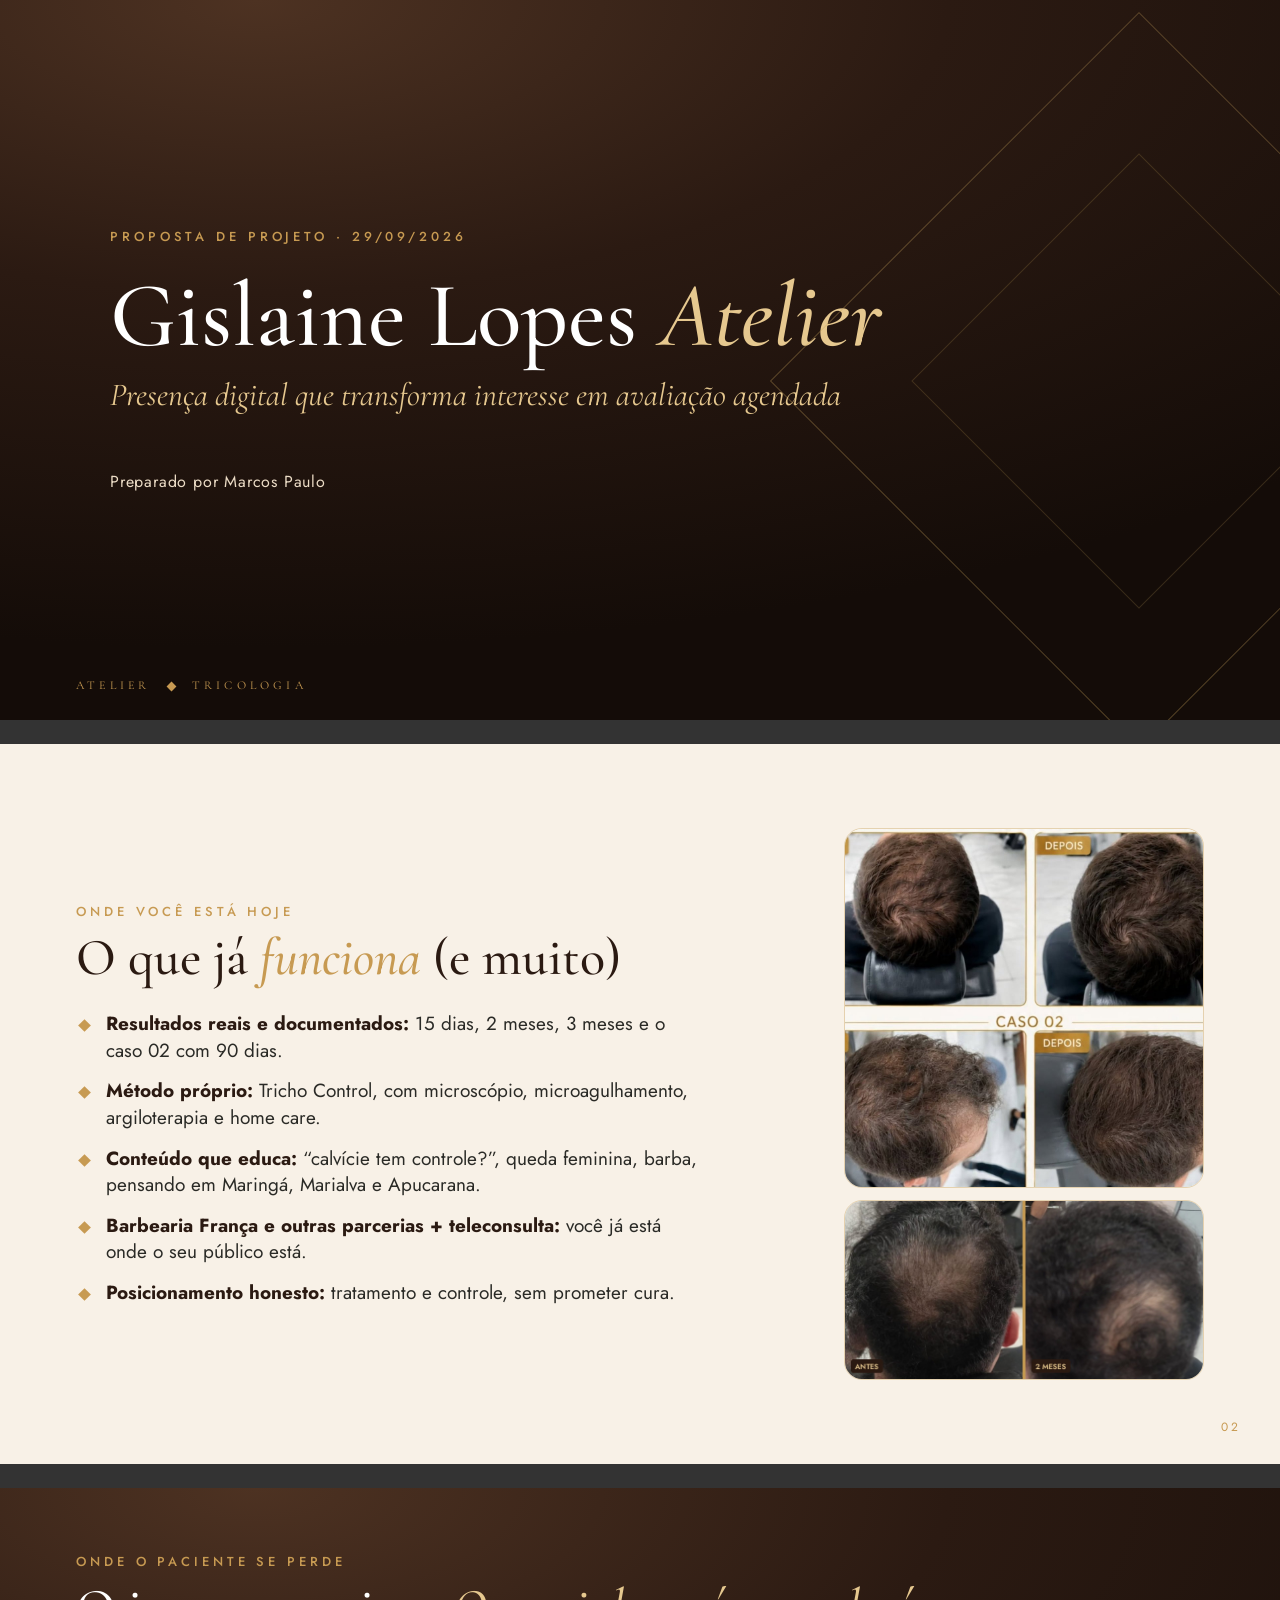
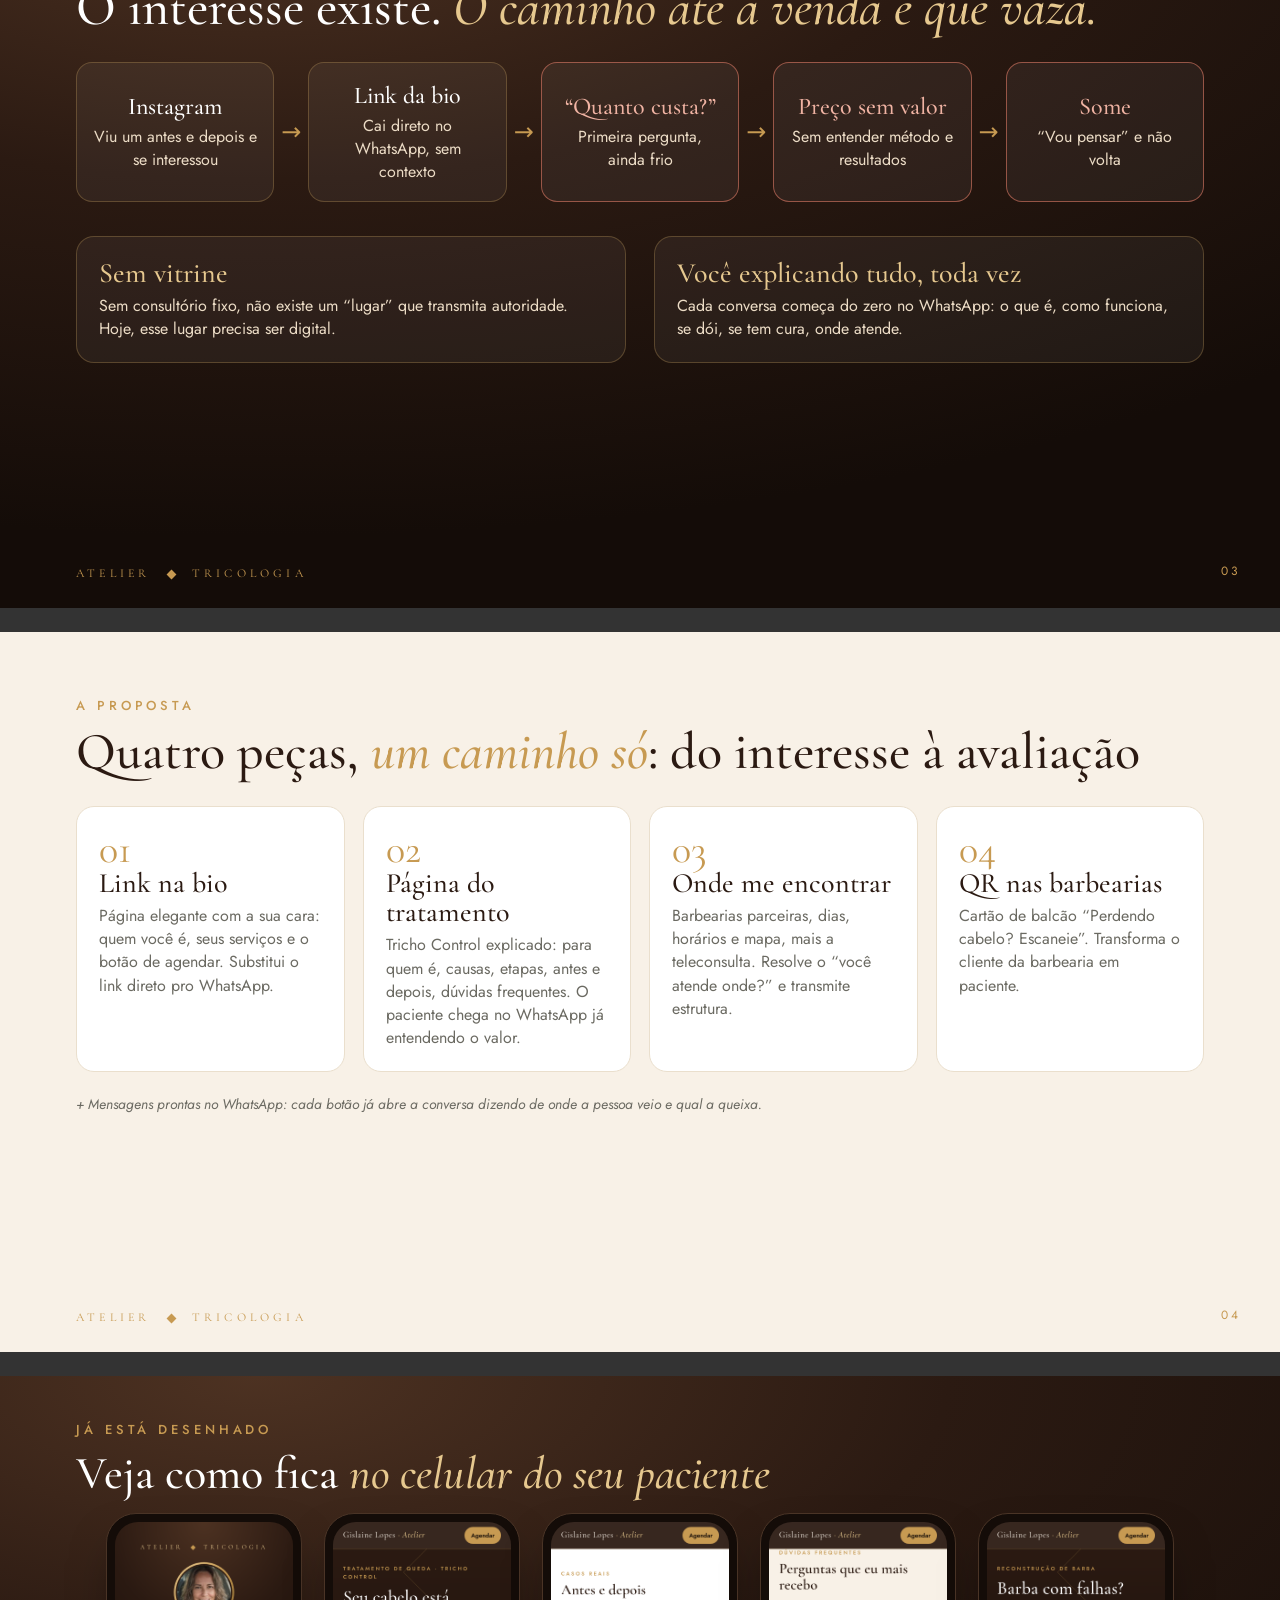
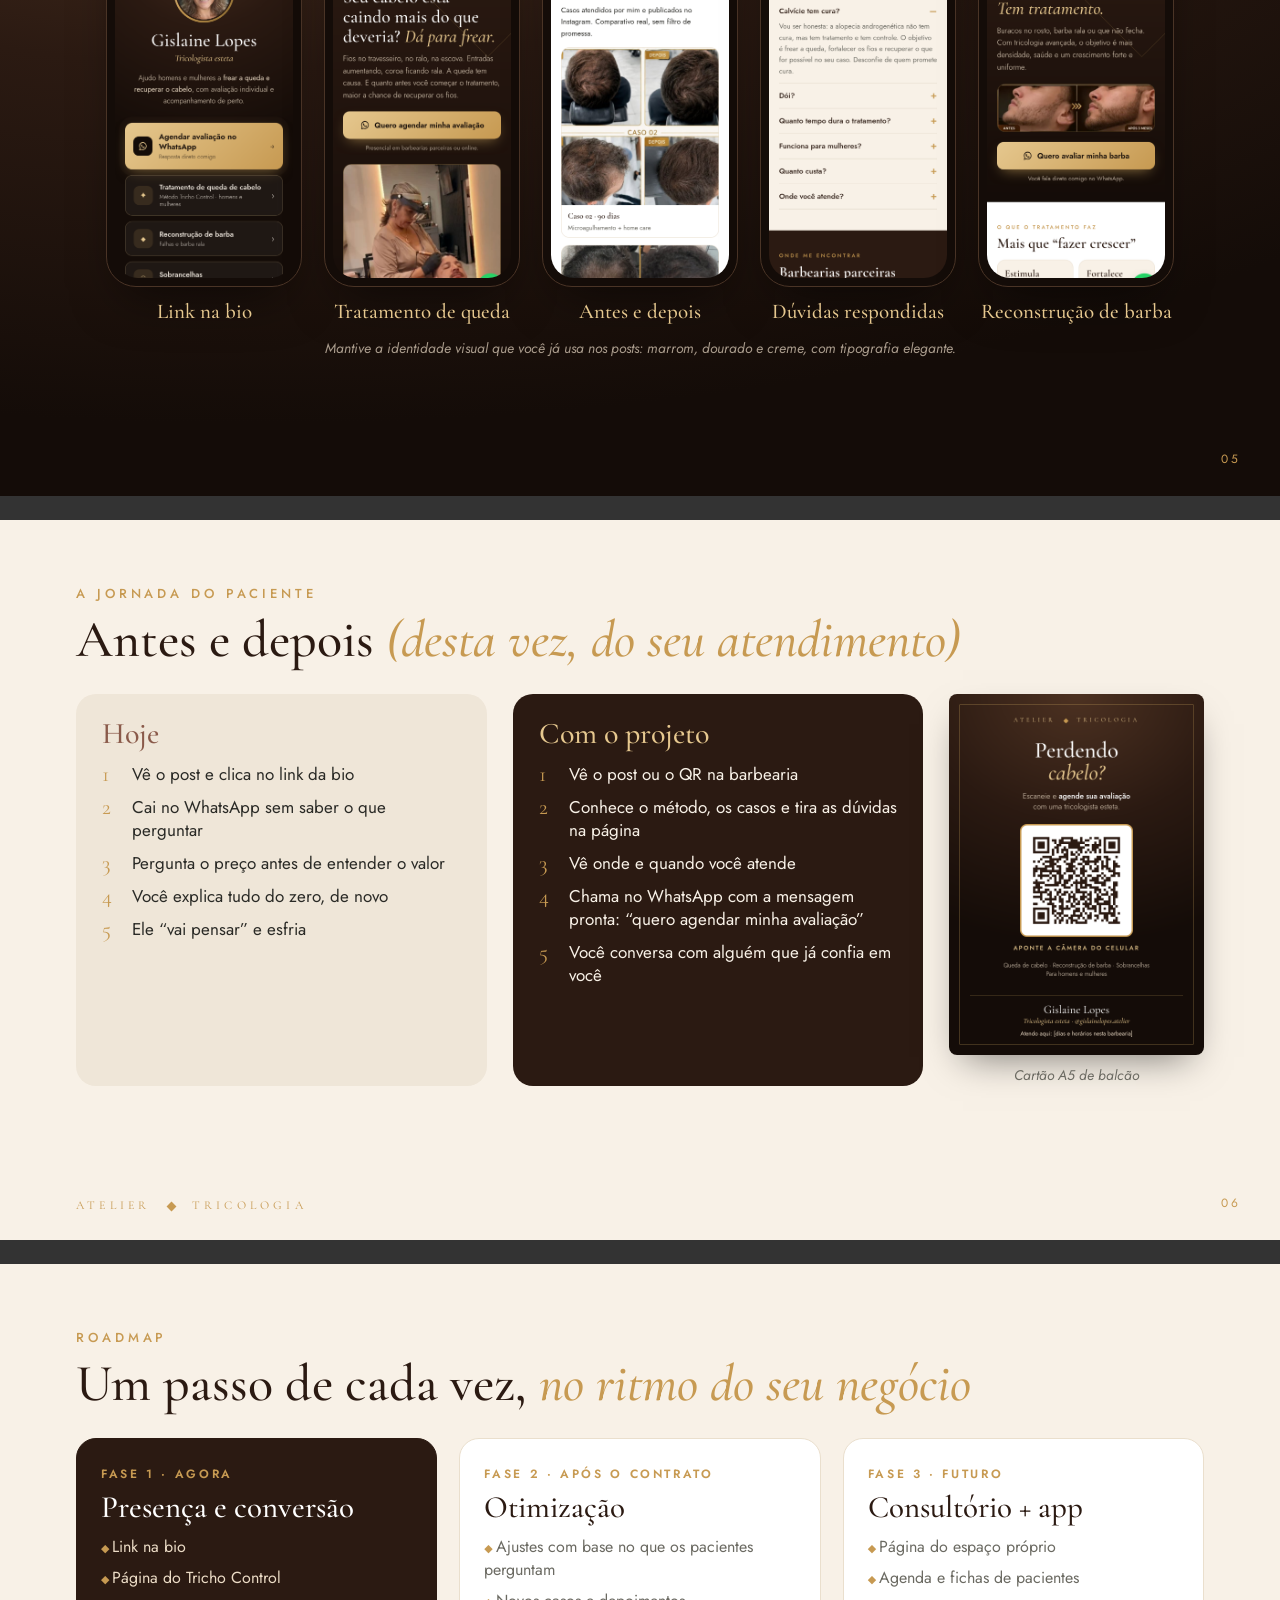
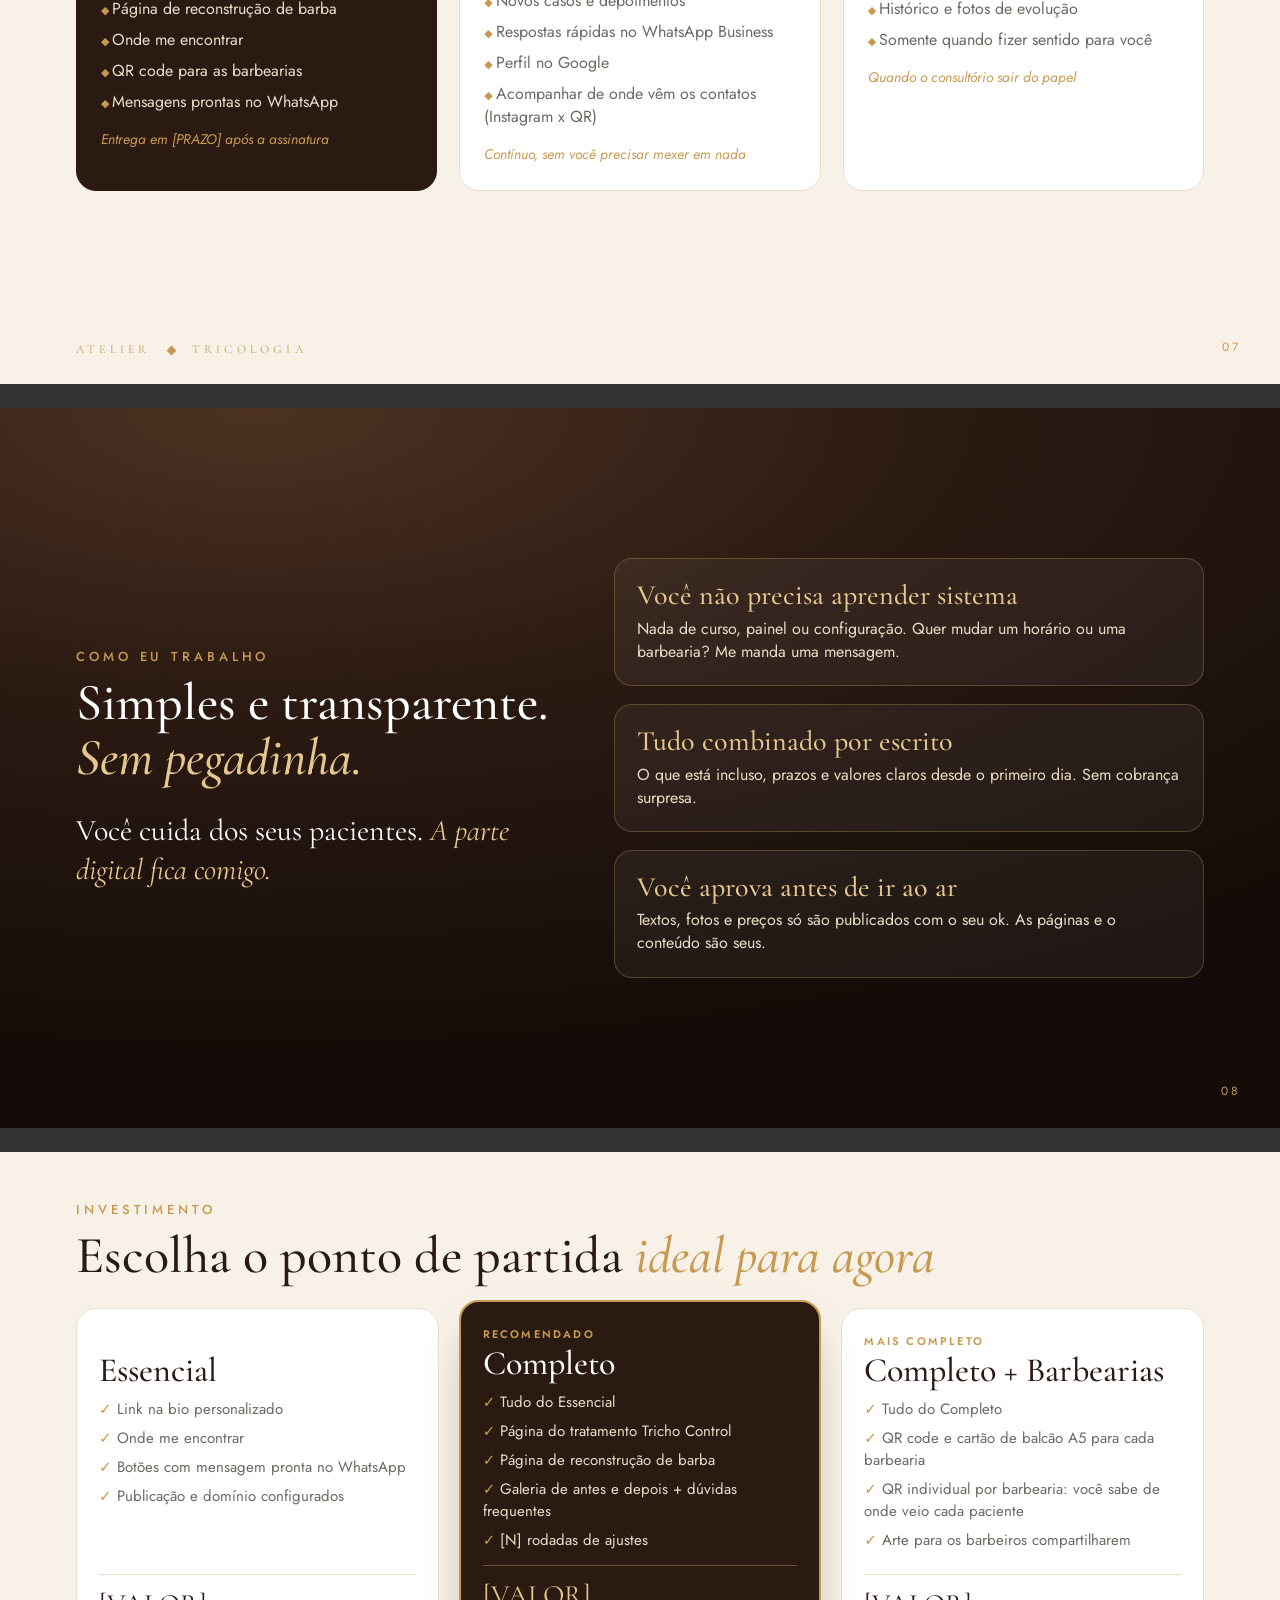
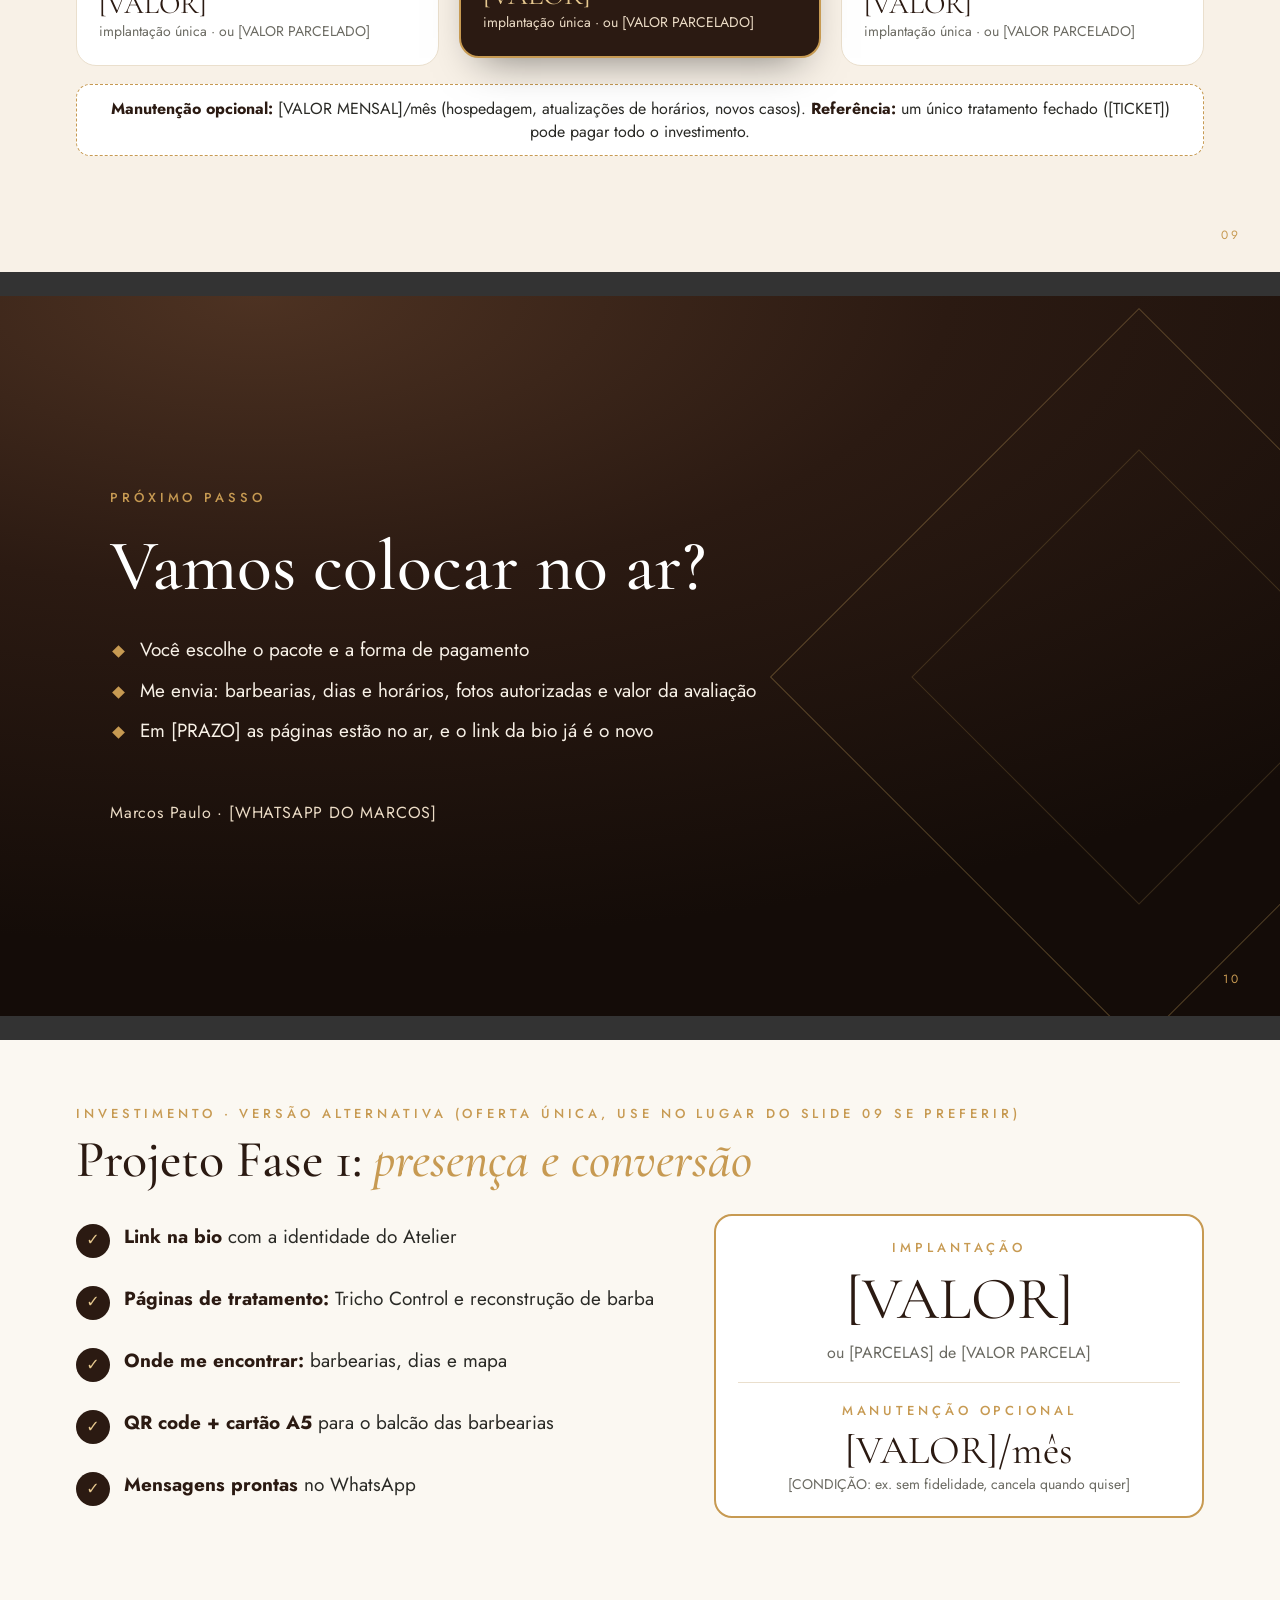
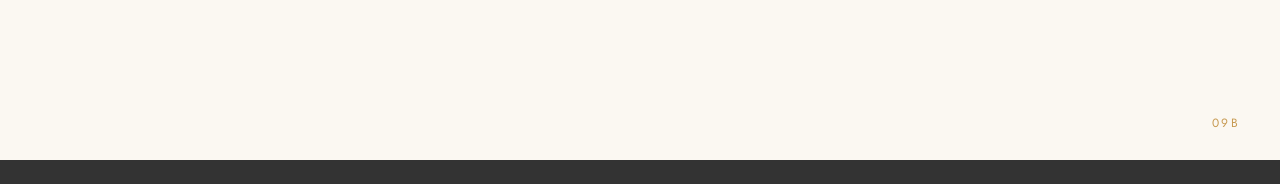
==== apresentacao/index.html @ 78f7284d "Primeira versão: link na bio, páginas de tratamento, QR de balcão e apresentação" ====
<!DOCTYPE html>
<html lang="pt-BR">
<head>
<meta charset="utf-8">
<title>Proposta · Gislaine Lopes Atelier · Presença digital e conversão</title>
<link rel="preconnect" href="https://fonts.googleapis.com"><link rel="preconnect" href="https://fonts.gstatic.com" crossorigin>
<link href="https://fonts.googleapis.com/css2?family=Cormorant+Garamond:ital,wght@0,400;0,500;0,600;1,500&family=Jost:wght@300;400;500;600&display=swap" rel="stylesheet">
<style>
@page{size:1280px 720px;margin:0}
*{box-sizing:border-box;margin:0;padding:0}
html,body{-webkit-print-color-adjust:exact;print-color-adjust:exact}
:root{--verde:#2b1a12;--verde3:#4d3222;--preto:#140c08;--ouro:#c79a52;--ouro2:#e6c88f;--nude:#ecdcc6;--creme:#f8f1e7;--suave:#6b6a62}
body{background:#333;font-family:'Jost',system-ui,sans-serif;color:#2a2a26}
.s{width:1280px;height:720px;position:relative;overflow:hidden;margin:0 auto 24px;background:var(--creme);padding:64px 76px;page-break-after:always;break-after:page}
@media print{body{background:none}.s{margin:0}}
.s.d{background:radial-gradient(120% 90% at 20% 0%,var(--verde3) 0%,var(--verde) 45%,var(--preto) 100%);color:var(--creme)}
h1,h2,h3{font-family:'Cormorant Garamond',serif;font-weight:500;line-height:1.05}
h2{font-size:52px;color:var(--verde);margin:10px 0 26px}
.d h2{color:#fff}
h2 em,h1 em{color:var(--ouro);font-style:italic}
.d h2 em,.d h1 em{color:var(--ouro2)}
.ey{font-size:13px;letter-spacing:.3em;text-transform:uppercase;color:var(--ouro);font-weight:500}
.num{position:absolute;right:40px;bottom:28px;font-size:12px;letter-spacing:.2em;color:var(--ouro)}
.marca{position:absolute;left:76px;bottom:28px;font-family:'Cormorant Garamond',serif;letter-spacing:.35em;font-size:12px;color:var(--ouro);text-transform:uppercase}
.dm{display:inline-block;width:7px;height:7px;background:var(--ouro);transform:rotate(45deg);margin:0 10px;vertical-align:middle}
p{font-size:19px;line-height:1.5}
.grid2{display:grid;grid-template-columns:1fr 1fr;gap:28px}
.lista{list-style:none;display:grid;gap:14px}
.lista li{font-size:19px;padding-left:30px;position:relative;line-height:1.4}
.lista li::before{content:"";position:absolute;left:4px;top:10px;width:9px;height:9px;background:var(--ouro);transform:rotate(45deg)}
.lista li b{color:var(--verde)}
.d .lista li b{color:var(--ouro2)}
.nota{font-size:14px;color:var(--suave);font-style:italic}
.d .nota{color:rgba(232,217,197,.7)}
/* capa */
.capa{display:flex;flex-direction:column;justify-content:center;padding-left:110px}
.capa::after{content:"";position:absolute;right:-120px;top:120px;width:520px;height:520px;border:1px solid rgba(201,164,92,.35);transform:rotate(45deg)}
.capa::before{content:"";position:absolute;right:-20px;top:220px;width:320px;height:320px;border:1px solid rgba(201,164,92,.2);transform:rotate(45deg)}
.capa h1{font-size:92px;color:#fff;margin:22px 0 10px}
.capa .sub{font-family:'Cormorant Garamond',serif;font-style:italic;font-size:32px;color:var(--ouro2)}
.capa .por{margin-top:56px;font-size:16px;color:var(--nude);letter-spacing:.05em}
/* cards */
.cards{display:grid;gap:18px}
.c{background:#fff;border:1px solid #eadfcd;border-radius:18px;padding:22px 22px}
.d .c{background:rgba(255,255,255,.05);border-color:rgba(201,164,92,.3)}
.c h3{font-size:28px;color:var(--verde);margin-bottom:6px}
.d .c h3{color:var(--ouro2)}
.c p{font-size:16px;color:var(--suave);line-height:1.45}
.d .c p{color:var(--nude)}
.c .n{font-family:'Cormorant Garamond',serif;font-size:40px;color:var(--ouro);line-height:1}
/* fluxo */
.fluxo{display:flex;align-items:stretch;gap:0;margin-top:8px}
.passo{flex:1;background:rgba(255,255,255,.05);border:1px solid rgba(201,164,92,.3);border-radius:16px;padding:18px 16px;text-align:center;font-size:16px;color:var(--nude);display:flex;flex-direction:column;justify-content:center}
.passo b{display:block;font-family:'Cormorant Garamond',serif;font-size:24px;color:#fff;font-weight:500;margin-bottom:4px}
.passo.ruim{border-color:rgba(220,120,100,.6)}
.passo.ruim b{color:#f0b3a3}
.passo.bom{border-color:var(--ouro);background:rgba(201,164,92,.12)}
.passo.bom b{color:var(--ouro2)}
.seta{display:grid;place-items:center;width:34px;color:var(--ouro);font-size:24px}
/* phones */
.phones{display:flex;gap:22px;justify-content:center;align-items:flex-start;margin-top:4px}
.phone{width:196px;border-radius:30px;padding:8px;background:#140c08;box-shadow:0 24px 50px -18px rgba(0,0,0,.55);border:1px solid #4a3426}
.phone img{width:100%;border-radius:23px;display:block;aspect-ratio:390/780;object-fit:cover;object-position:top}
.phone figcaption{color:var(--nude);font-size:14px;text-align:center;margin-top:10px}
.phones figure{display:flex;flex-direction:column;align-items:center}
.phones figure figcaption{font-size:14px;color:var(--nude);margin-top:12px;text-align:center;max-width:220px}
.phones figure figcaption b{display:block;color:var(--ouro2);font-family:'Cormorant Garamond',serif;font-size:21px;font-weight:500}
/* comparação */
.vs{display:grid;grid-template-columns:1fr 1fr;gap:26px}
.col{border-radius:20px;padding:24px 26px}
.col.antes{background:#efe6d8}
.col.depois{background:var(--verde);color:var(--creme)}
.col h3{font-size:30px;margin-bottom:14px}
.col.antes h3{color:#8a5a4a}
.col.depois h3{color:var(--ouro2)}
.col ol{list-style:none;counter-reset:k;display:grid;gap:10px}
.col li{counter-increment:k;font-size:17px;display:grid;grid-template-columns:30px 1fr;line-height:1.35}
.col li::before{content:counter(k);font-family:'Cormorant Garamond',serif;font-size:22px;color:var(--ouro);line-height:1}
/* roadmap */
.road{display:grid;grid-template-columns:repeat(3,1fr);gap:22px;margin-top:10px;position:relative}
.fase{border-radius:20px;padding:26px 24px;background:#fff;border:1px solid #eadfcd;position:relative}
.fase.on{background:var(--verde);color:var(--creme);border-color:var(--verde)}
.fase .tag{font-size:12px;letter-spacing:.22em;text-transform:uppercase;color:var(--ouro);font-weight:600}
.fase h3{font-size:31px;color:var(--verde);margin:8px 0 12px}
.fase.on h3{color:#fff}
.fase ul{list-style:none;display:grid;gap:8px;font-size:16px;color:var(--suave)}
.fase.on ul{color:var(--nude)}
.fase li::before{content:"◆ ";color:var(--ouro);font-size:11px}
.fase .quando{margin-top:16px;font-size:14px;font-style:italic;color:var(--ouro)}
/* pacotes */
.pac{display:grid;grid-template-columns:repeat(3,1fr);gap:20px;margin-top:4px}
.pk{border-radius:20px;padding:24px 22px;background:#fff;border:1px solid #eadfcd;display:flex;flex-direction:column}
.pk.dest{background:var(--verde);color:var(--creme);border:2px solid var(--ouro);transform:translateY(-8px);box-shadow:0 20px 40px -20px rgba(0,0,0,.5)}
.pk .tag{font-size:11px;letter-spacing:.2em;text-transform:uppercase;color:var(--ouro);font-weight:600;min-height:14px}
.pk h3{font-size:34px;color:var(--verde);margin:4px 0 10px}
.pk.dest h3{color:#fff}
.pk ul{list-style:none;display:grid;align-content:start;gap:7px;font-size:15px;color:var(--suave);flex:1}
.pk.dest ul{color:var(--nude)}
.pk li::before{content:"✓ ";color:var(--ouro);font-weight:600}
.pk .preco{margin-top:14px;padding-top:12px;border-top:1px solid #eadfcd;font-family:'Cormorant Garamond',serif;font-size:28px;color:var(--verde)}
.pk.dest .preco{border-color:rgba(201,164,92,.4);color:var(--ouro2)}
.pk .preco small{display:block;font-family:'Jost',sans-serif;font-size:14px;color:var(--suave)}
.pk.dest .preco small{color:var(--nude)}
.faixa{margin-top:22px;display:flex;gap:26px;justify-content:center;font-size:15px;color:var(--verde)}
.faixa span::before{content:"◆ ";color:var(--ouro);font-size:11px}
.anc{background:#fff;border:1px dashed var(--ouro);border-radius:14px;padding:12px 18px;font-size:16px;margin-top:18px;text-align:center}
.anc b{color:var(--verde)}
.foto{border-radius:18px;overflow:hidden;border:1px solid rgba(201,164,92,.4)}
.foto img{width:100%;height:100%;object-fit:cover;display:block}
.big{font-family:'Cormorant Garamond',serif;font-size:30px;line-height:1.3;color:#fff}
.big em{color:var(--ouro2)}
.check{display:grid;grid-template-columns:1fr 1fr;gap:16px 36px;margin-top:10px}
.check div{font-size:19px;display:flex;gap:14px;align-items:flex-start;line-height:1.4}
.check div::before{content:"✓";flex:0 0 34px;height:34px;border-radius:50%;background:var(--verde);color:var(--ouro2);display:grid;place-items:center;font-size:16px}
.check b{color:var(--verde)}
</style>
</head>
<body>

<!-- 1 CAPA -->
<section class="s d capa">
  <div class="ey">Proposta de projeto · 29/09/2026</div>
  <h1>Gislaine Lopes <em>Atelier</em></h1>
  <div class="sub">Presença digital que transforma interesse em avaliação agendada</div>
  <div class="por">Preparado por Marcos Paulo</div>
  <div class="marca">Atelier <span class="dm"></span> Tricologia</div>
</section>

<!-- 2 HOJE -->
<section class="s">
  <div class="grid2" style="grid-template-columns:1.15fr .85fr;gap:44px;align-items:center;height:100%">
    <div>
      <div class="ey">Onde você está hoje</div>
      <h2>O que já <em>funciona</em> (e muito)</h2>
      <ul class="lista">
        <li><b>Resultados reais e documentados:</b> 15 dias, 2 meses, 3 meses e o caso 02 com 90 dias.</li>
        <li><b>Método próprio:</b> Tricho Control, com microscópio, microagulhamento, argiloterapia e home care.</li>
        <li><b>Conteúdo que educa:</b> “calvície tem controle?”, queda feminina, barba, pensando em Maringá, Marialva e Apucarana.</li>
        <li><b>Barbearia França e outras parcerias + teleconsulta:</b> você já está onde o seu público está.</li>
        <li><b>Posicionamento honesto:</b> tratamento e controle, sem prometer cura.</li>
      </ul>
    </div>
    <div style="display:grid;gap:12px;width:360px;justify-self:end">
      <div class="foto" style="height:360px"><img src="../images/antes-depois-01.jpg" alt="Caso 02"></div>
      <div class="foto" style="height:180px"><img src="../images/antes-depois-02.jpg" alt="Tricho Control 2 meses"></div>
    </div>
  </div>
  <div class="num">02</div>
</section>

<!-- 3 VAZAMENTO -->
<section class="s d">
  <div class="ey">Onde o paciente se perde</div>
  <h2>O interesse existe. <em>O caminho até a venda é que vaza.</em></h2>
  <div class="fluxo">
    <div class="passo"><b>Instagram</b>Viu um antes e depois e se interessou</div><div class="seta">→</div>
    <div class="passo"><b>Link da bio</b>Cai direto no WhatsApp, sem contexto</div><div class="seta">→</div>
    <div class="passo ruim"><b>“Quanto custa?”</b>Primeira pergunta, ainda frio</div><div class="seta">→</div>
    <div class="passo ruim"><b>Preço sem valor</b>Sem entender método e resultados</div><div class="seta">→</div>
    <div class="passo ruim"><b>Some</b>“Vou pensar” e não volta</div>
  </div>
  <div class="grid2" style="margin-top:34px">
    <div class="c"><h3>Sem vitrine</h3><p>Sem consultório fixo, não existe um “lugar” que transmita autoridade. Hoje, esse lugar precisa ser digital.</p></div>
    <div class="c"><h3>Você explicando tudo, toda vez</h3><p>Cada conversa começa do zero no WhatsApp: o que é, como funciona, se dói, se tem cura, onde atende.</p></div>
  </div>
  <div class="marca">Atelier <span class="dm"></span> Tricologia</div><div class="num">03</div>
</section>

<!-- 4 PROPOSTA -->
<section class="s">
  <div class="ey">A proposta</div>
  <h2>Quatro peças, <em>um caminho só</em>: do interesse à avaliação</h2>
  <div class="cards" style="grid-template-columns:repeat(4,1fr)">
    <div class="c"><div class="n">01</div><h3>Link na bio</h3><p>Página elegante com a sua cara: quem você é, seus serviços e o botão de agendar. Substitui o link direto pro WhatsApp.</p></div>
    <div class="c"><div class="n">02</div><h3>Página do tratamento</h3><p>Tricho Control explicado: para quem é, causas, etapas, antes e depois, dúvidas frequentes. O paciente chega no WhatsApp já entendendo o valor.</p></div>
    <div class="c"><div class="n">03</div><h3>Onde me encontrar</h3><p>Barbearias parceiras, dias, horários e mapa, mais a teleconsulta. Resolve o “você atende onde?” e transmite estrutura.</p></div>
    <div class="c"><div class="n">04</div><h3>QR nas barbearias</h3><p>Cartão de balcão “Perdendo cabelo? Escaneie”. Transforma o cliente da barbearia em paciente.</p></div>
  </div>
  <p class="nota" style="margin-top:22px">+ Mensagens prontas no WhatsApp: cada botão já abre a conversa dizendo de onde a pessoa veio e qual a queixa.</p>
  <div class="marca">Atelier <span class="dm"></span> Tricologia</div><div class="num">04</div>
</section>

<!-- 5 PÁGINAS PRONTAS -->
<section class="s d" style="padding-top:44px">
  <div class="ey">Já está desenhado</div>
  <h2 style="margin-bottom:16px;font-size:46px">Veja como fica <em>no celular do seu paciente</em></h2>
  <div class="phones">
    <figure><div class="phone"><img src="shots/index.png" alt=""></div><figcaption><b>Link na bio</b></figcaption></figure>
    <figure><div class="phone"><img src="shots/queda.png" alt=""></div><figcaption><b>Tratamento de queda</b></figcaption></figure>
    <figure><div class="phone"><img src="shots/queda-resultados.png" alt=""></div><figcaption><b>Antes e depois</b></figcaption></figure>
    <figure><div class="phone"><img src="shots/queda-faq.png" alt=""></div><figcaption><b>Dúvidas respondidas</b></figcaption></figure>
    <figure><div class="phone"><img src="shots/barba.png" alt=""></div><figcaption><b>Reconstrução de barba</b></figcaption></figure>
  </div>
  <p class="nota" style="text-align:center;margin-top:14px">Mantive a identidade visual que você já usa nos posts: marrom, dourado e creme, com tipografia elegante.</p>
  <div class="num">05</div>
</section>

<!-- 6 JORNADA -->
<section class="s">
  <div class="ey">A jornada do paciente</div>
  <h2>Antes e depois <em>(desta vez, do seu atendimento)</em></h2>
  <div class="vs" style="grid-template-columns:1fr 1fr .62fr">
    <div class="col antes"><h3>Hoje</h3><ol>
      <li>Vê o post e clica no link da bio</li>
      <li>Cai no WhatsApp sem saber o que perguntar</li>
      <li>Pergunta o preço antes de entender o valor</li>
      <li>Você explica tudo do zero, de novo</li>
      <li>Ele “vai pensar” e esfria</li>
    </ol></div>
    <div class="col depois"><h3>Com o projeto</h3><ol>
      <li>Vê o post ou o QR na barbearia</li>
      <li>Conhece o método, os casos e tira as dúvidas na página</li>
      <li>Vê onde e quando você atende</li>
      <li>Chama no WhatsApp com a mensagem pronta: “quero agendar minha avaliação”</li>
      <li>Você conversa com alguém que já confia em você</li>
    </ol></div>
    <div style="display:flex;flex-direction:column;align-items:center;justify-content:center">
      <img src="shots/qr-balcao.png" style="width:100%;border-radius:8px;box-shadow:0 16px 36px -14px rgba(0,0,0,.5)" alt="">
      <p class="nota" style="margin-top:10px;text-align:center">Cartão A5 de balcão</p>
    </div>
  </div>
  <div class="marca">Atelier <span class="dm"></span> Tricologia</div><div class="num">06</div>
</section>

<!-- 7 ROADMAP -->
<section class="s">
  <div class="ey">Roadmap</div>
  <h2>Um passo de cada vez, <em>no ritmo do seu negócio</em></h2>
  <div class="road">
    <div class="fase on"><div class="tag">Fase 1 · Agora</div><h3>Presença e conversão</h3><ul>
      <li>Link na bio</li><li>Página do Tricho Control</li><li>Página de reconstrução de barba</li><li>Onde me encontrar</li><li>QR code para as barbearias</li><li>Mensagens prontas no WhatsApp</li></ul>
      <div class="quando">Entrega em [PRAZO] após a assinatura</div></div>
    <div class="fase"><div class="tag">Fase 2 · Após o contrato</div><h3>Otimização</h3><ul>
      <li>Ajustes com base no que os pacientes perguntam</li><li>Novos casos e depoimentos</li><li>Respostas rápidas no WhatsApp Business</li><li>Perfil no Google</li><li>Acompanhar de onde vêm os contatos (Instagram x QR)</li></ul>
      <div class="quando">Contínuo, sem você precisar mexer em nada</div></div>
    <div class="fase"><div class="tag">Fase 3 · Futuro</div><h3>Consultório + app</h3><ul>
      <li>Página do espaço próprio</li><li>Agenda e fichas de pacientes</li><li>Histórico e fotos de evolução</li><li>Somente quando fizer sentido para você</li></ul>
      <div class="quando">Quando o consultório sair do papel</div></div>
  </div>
  <div class="marca">Atelier <span class="dm"></span> Tricologia</div><div class="num">07</div>
</section>

<!-- 8 TRANSPARÊNCIA -->
<section class="s d">
  <div class="grid2" style="grid-template-columns:.9fr 1.1fr;gap:56px;align-items:center;height:100%">
    <div>
      <div class="ey">Como eu trabalho</div>
      <h2>Simples e transparente. <em>Sem pegadinha.</em></h2>
      <p class="big">Você cuida dos seus pacientes. <em>A parte digital fica comigo.</em></p>
    </div>
    <div class="cards">
      <div class="c"><h3>Você não precisa aprender sistema</h3><p>Nada de curso, painel ou configuração. Quer mudar um horário ou uma barbearia? Me manda uma mensagem.</p></div>
      <div class="c"><h3>Tudo combinado por escrito</h3><p>O que está incluso, prazos e valores claros desde o primeiro dia. Sem cobrança surpresa.</p></div>
      <div class="c"><h3>Você aprova antes de ir ao ar</h3><p>Textos, fotos e preços só são publicados com o seu ok. As páginas e o conteúdo são seus.</p></div>
    </div>
  </div>
  <div class="num">08</div>
</section>

<!-- 9 INVESTIMENTO (3 opções) -->
<section class="s" style="padding-top:48px">
  <div class="ey">Investimento</div>
  <h2 style="margin-bottom:24px">Escolha o ponto de partida <em>ideal para agora</em></h2>
  <div class="pac">
    <div class="pk"><div class="tag">&nbsp;</div><h3>Essencial</h3><ul>
      <li>Link na bio personalizado</li><li>Onde me encontrar</li><li>Botões com mensagem pronta no WhatsApp</li><li>Publicação e domínio configurados</li></ul>
      <div class="preco">[VALOR] <small>implantação única · ou [VALOR PARCELADO]</small></div></div>
    <div class="pk dest"><div class="tag">Recomendado</div><h3>Completo</h3><ul>
      <li>Tudo do Essencial</li><li>Página do tratamento Tricho Control</li><li>Página de reconstrução de barba</li><li>Galeria de antes e depois + dúvidas frequentes</li><li>[N] rodadas de ajustes</li></ul>
      <div class="preco">[VALOR] <small>implantação única · ou [VALOR PARCELADO]</small></div></div>
    <div class="pk"><div class="tag">Mais completo</div><h3>Completo + Barbearias</h3><ul>
      <li>Tudo do Completo</li><li>QR code e cartão de balcão A5 para cada barbearia</li><li>QR individual por barbearia: você sabe de onde veio cada paciente</li><li>Arte para os barbeiros compartilharem</li></ul>
      <div class="preco">[VALOR] <small>implantação única · ou [VALOR PARCELADO]</small></div></div>
  </div>
  <div class="anc"><b>Manutenção opcional:</b> [VALOR MENSAL]/mês (hospedagem, atualizações de horários, novos casos). <b>Referência:</b> um único tratamento fechado ([TICKET]) pode pagar todo o investimento.</div>
  <div class="num">09</div>
</section>

<!-- 10 PRÓXIMO PASSO -->
<section class="s d capa" style="padding-left:110px">
  <div class="ey">Próximo passo</div>
  <h1 style="font-size:72px">Vamos colocar no ar?</h1>
  <ul class="lista" style="margin-top:22px;max-width:760px">
    <li>Você escolhe o pacote e a forma de pagamento</li>
    <li>Me envia: barbearias, dias e horários, fotos autorizadas e valor da avaliação</li>
    <li>Em [PRAZO] as páginas estão no ar, e o link da bio já é o novo</li>
  </ul>
  <div class="por">Marcos Paulo · [WHATSAPP DO MARCOS]</div>
  <div class="num">10</div>
</section>

<!-- 9B ALTERNATIVA -->
<section class="s" style="background:#fbf8f2">
  <div class="ey">Investimento · versão alternativa (oferta única, use no lugar do slide 09 se preferir)</div>
  <h2>Projeto Fase 1: <em>presença e conversão</em></h2>
  <div class="grid2" style="grid-template-columns:1.1fr .9fr;gap:40px">
    <div class="check" style="grid-template-columns:1fr">
      <div><span><b>Link na bio</b> com a identidade do Atelier</span></div>
      <div><span><b>Páginas de tratamento:</b> Tricho Control e reconstrução de barba</span></div>
      <div><span><b>Onde me encontrar:</b> barbearias, dias e mapa</span></div>
      <div><span><b>QR code + cartão A5</b> para o balcão das barbearias</span></div>
      <div><span><b>Mensagens prontas</b> no WhatsApp</span></div>
    </div>
    <div class="c" style="display:flex;flex-direction:column;justify-content:center;text-align:center;border:2px solid var(--ouro)">
      <div class="ey">Implantação</div>
      <div style="font-family:'Cormorant Garamond',serif;font-size:60px;color:var(--verde);margin:6px 0">[VALOR]</div>
      <p style="font-size:16px;color:var(--suave)">ou [PARCELAS] de [VALOR PARCELA]</p>
      <div style="height:1px;background:#eadfcd;margin:18px 0"></div>
      <div class="ey">Manutenção opcional</div>
      <div style="font-family:'Cormorant Garamond',serif;font-size:40px;color:var(--verde);margin-top:6px">[VALOR]/mês</div>
      <p style="font-size:14px;color:var(--suave)">[CONDIÇÃO: ex. sem fidelidade, cancela quando quiser]</p>
    </div>
  </div>
  <div class="num">09B</div>
</section>

</body>
</html>
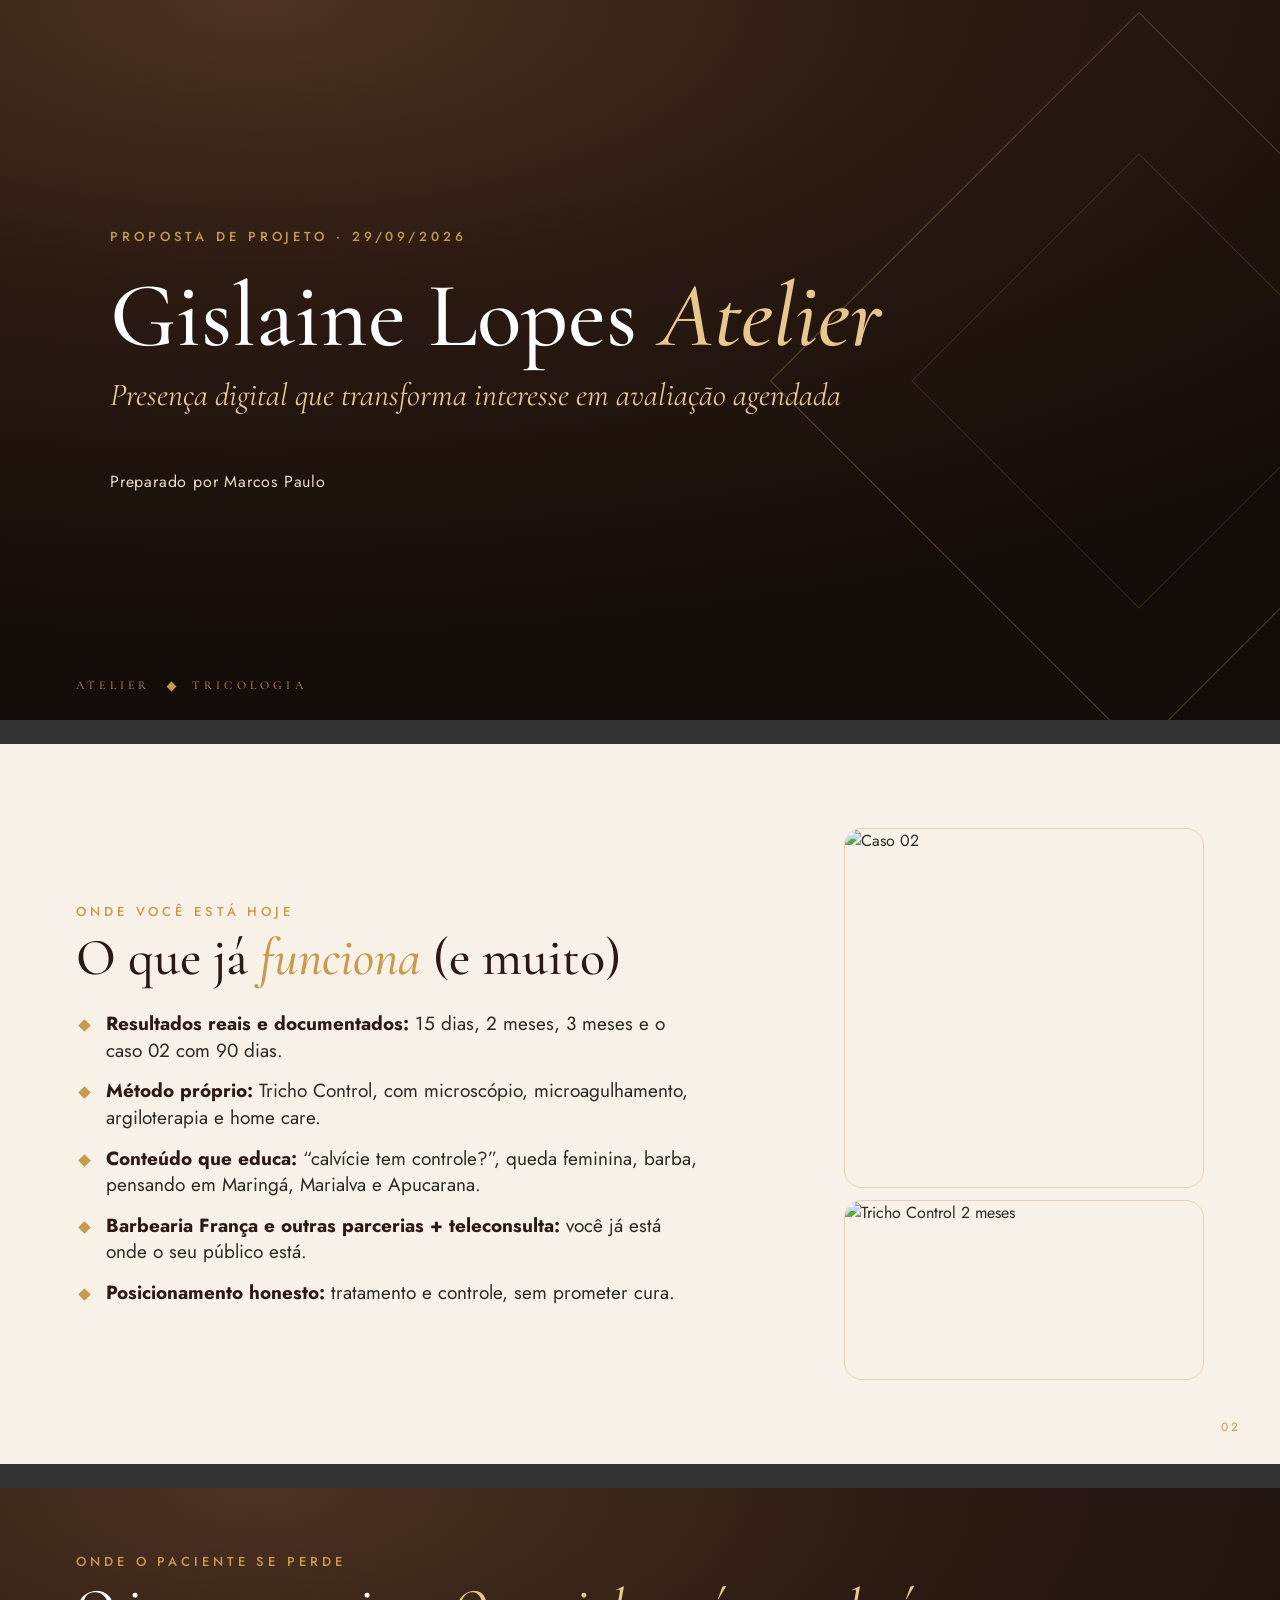
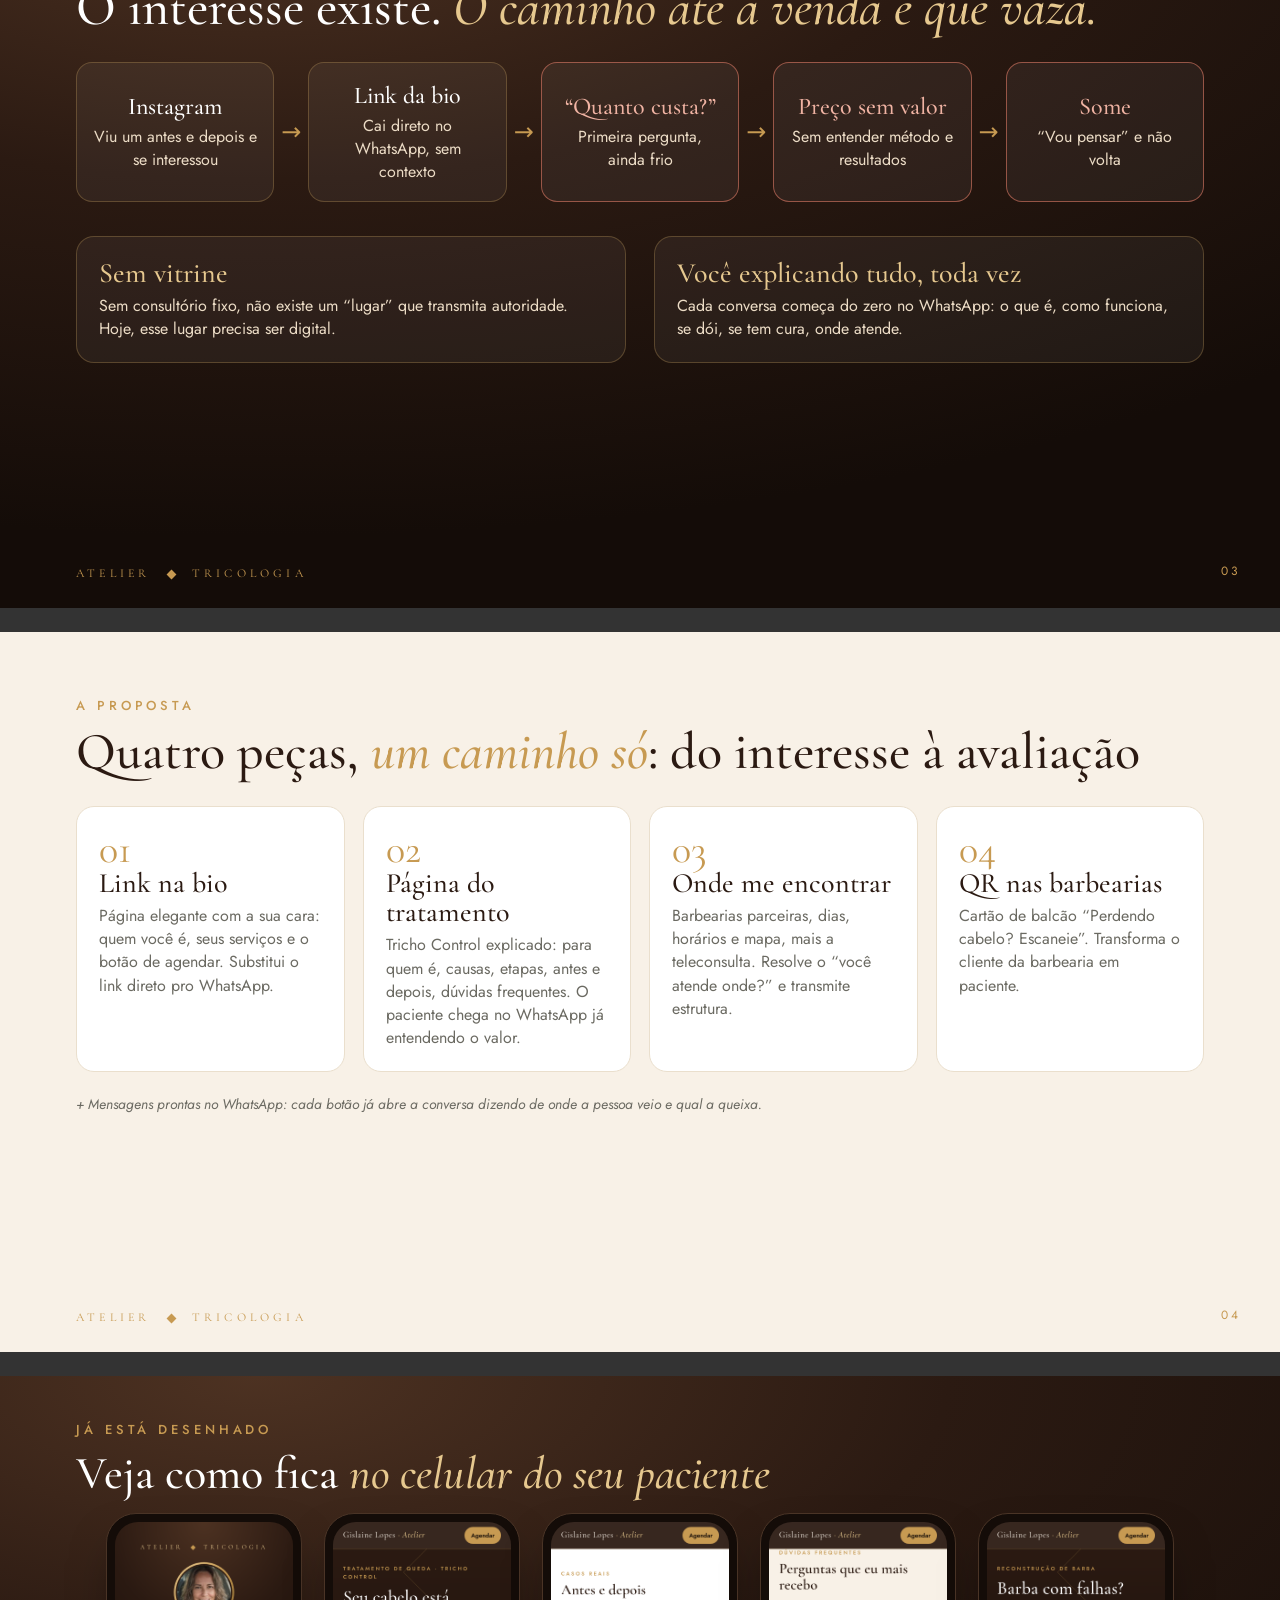
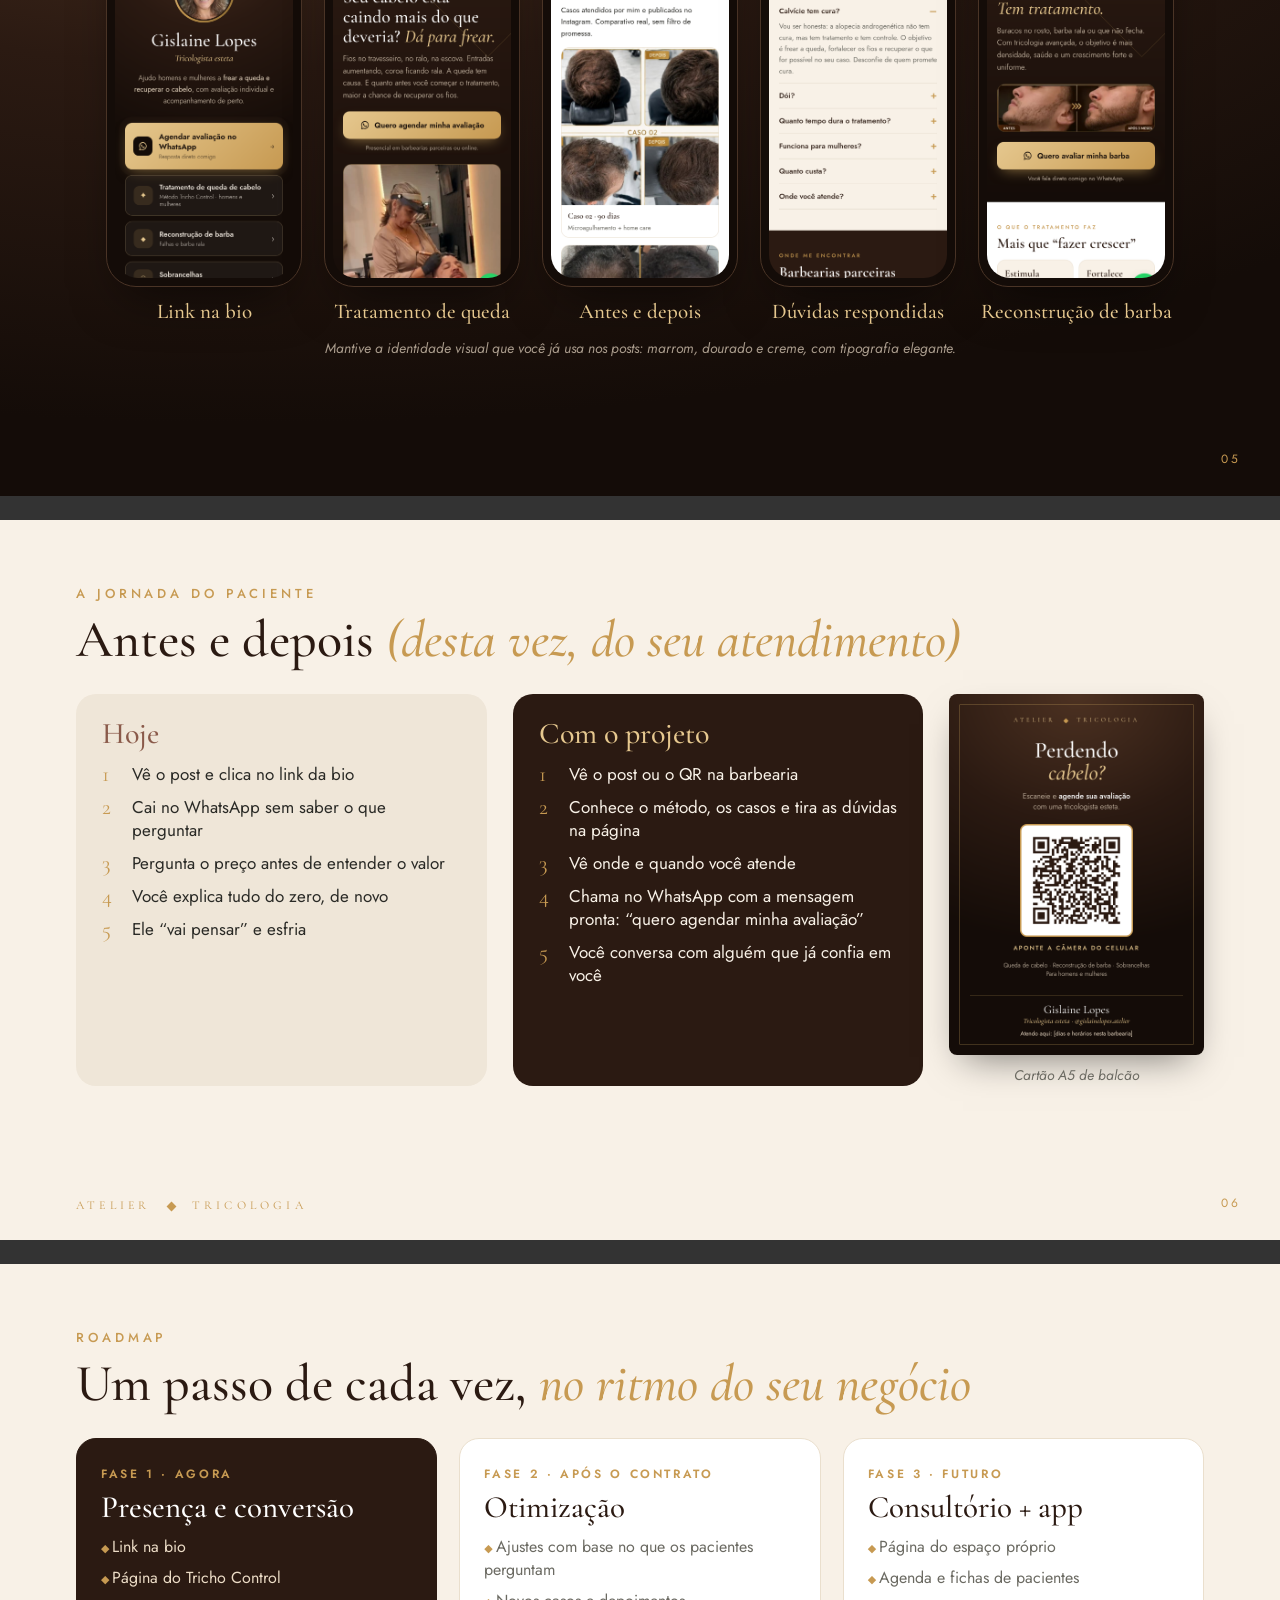
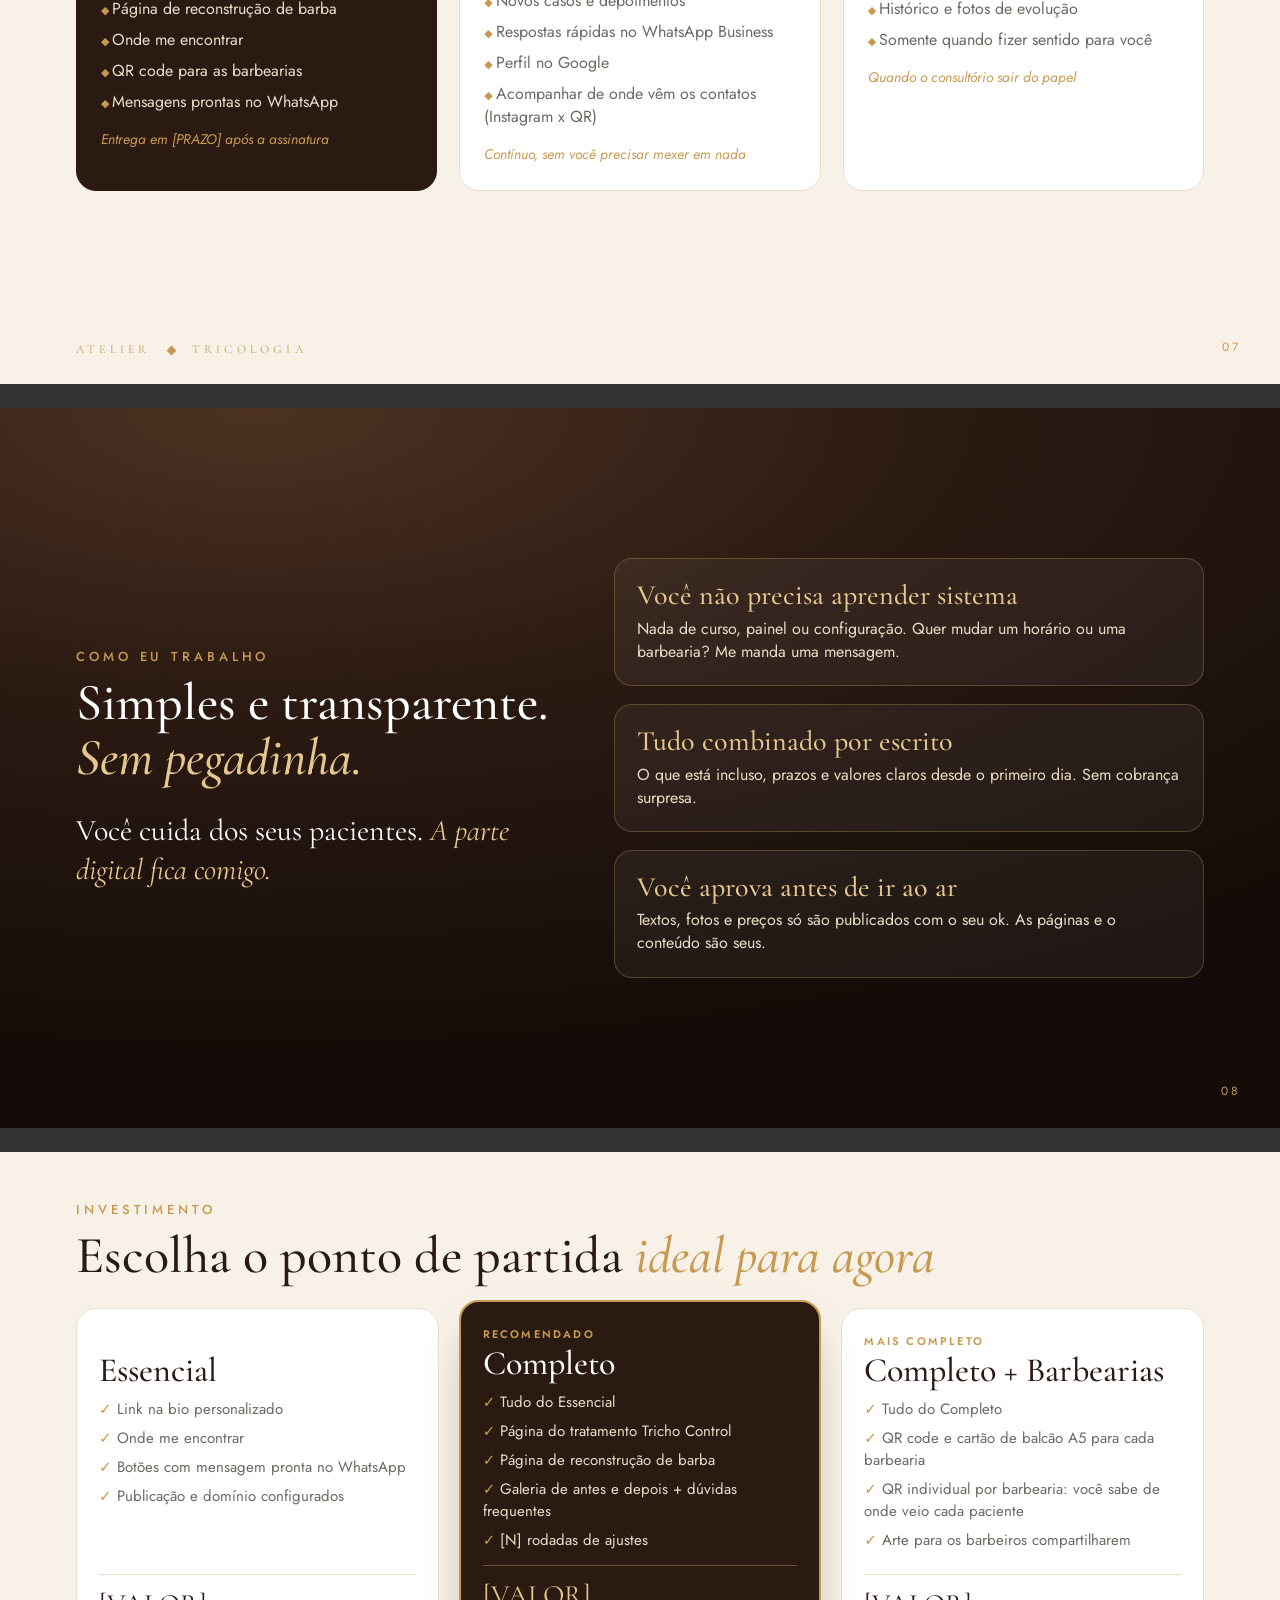
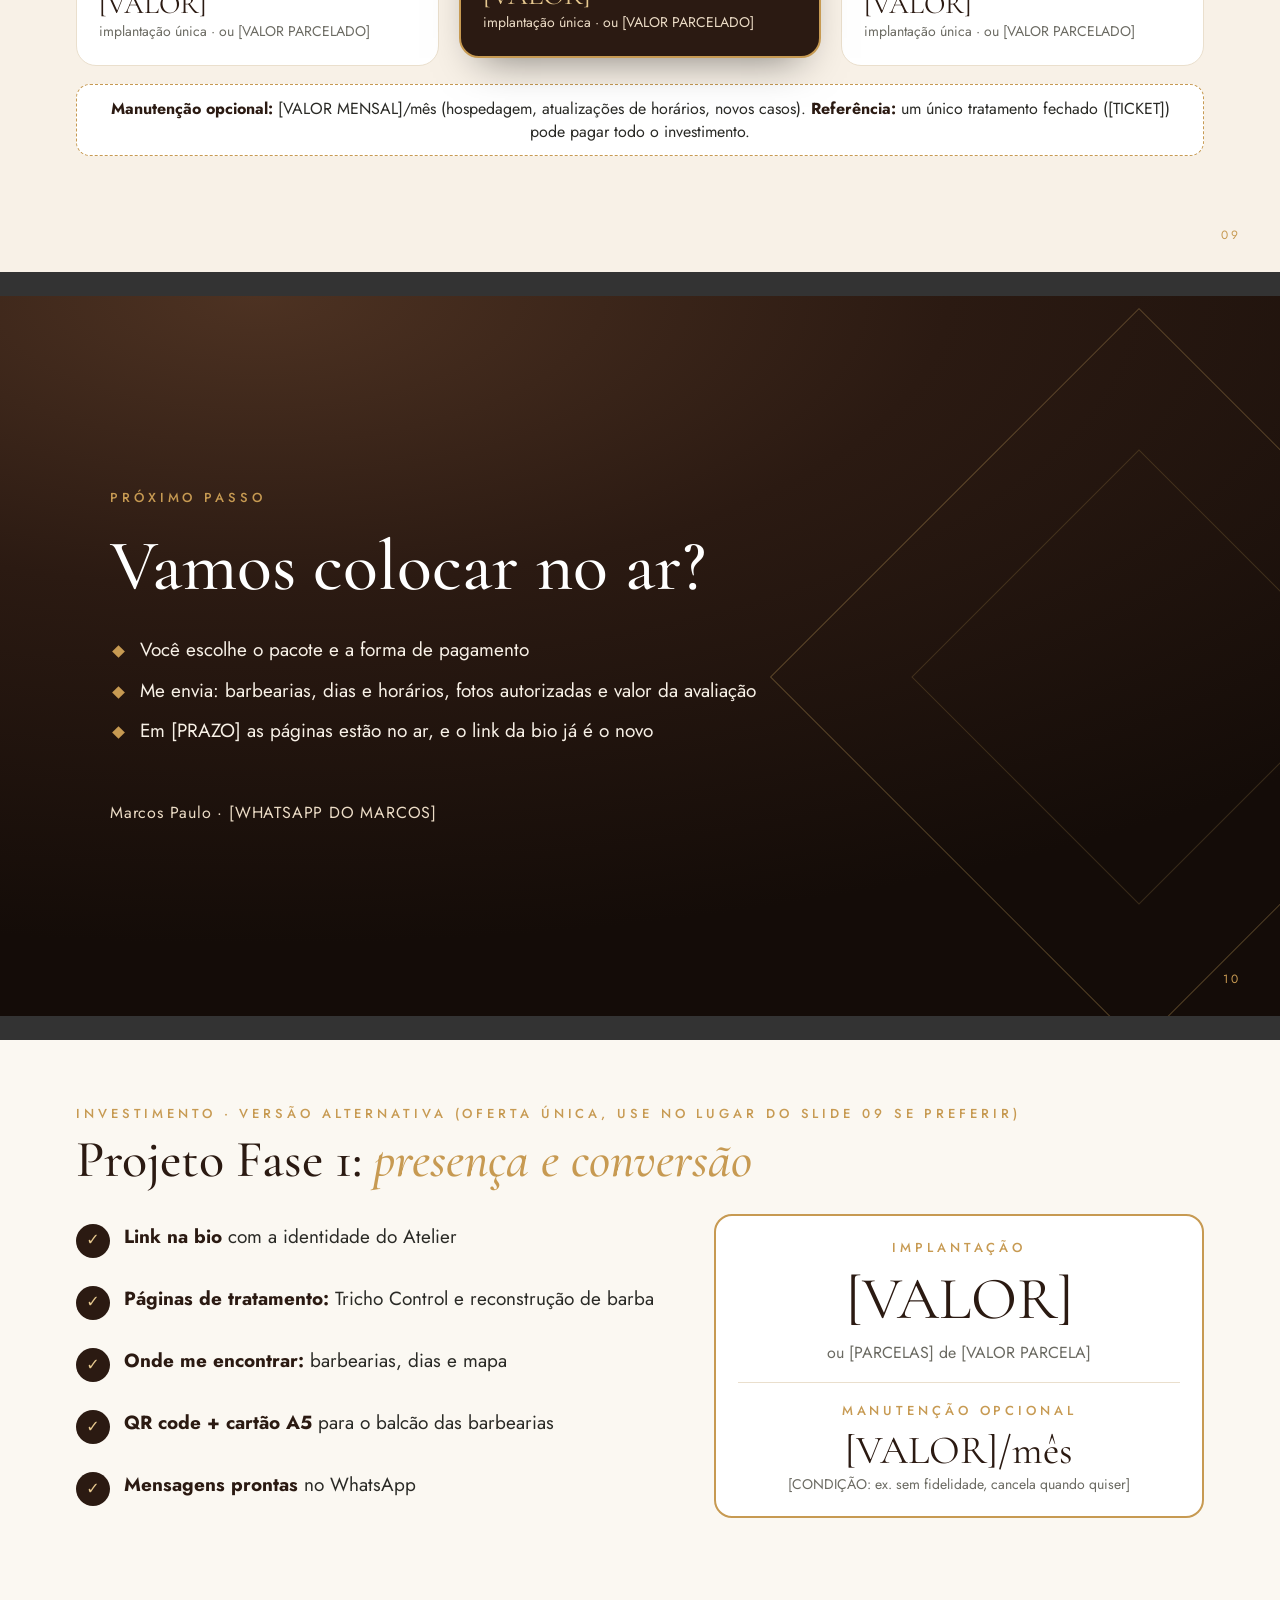
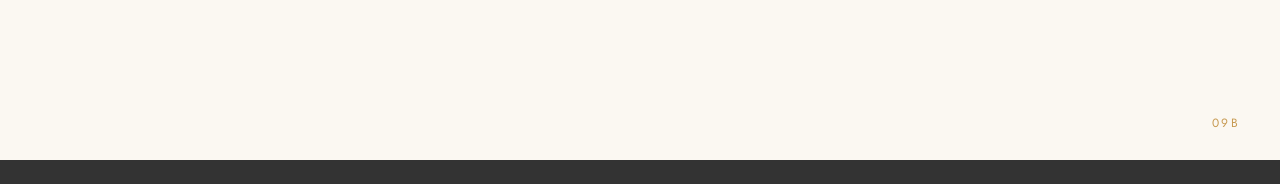
==== commit 39eee167: "midia: converte tudo para WebP + QR novo do dominio + educativo na pagina de queda" ====
--- a/apresentacao/index.html
+++ b/apresentacao/index.html
@@ -141,8 +141,8 @@
       </ul>
     </div>
     <div style="display:grid;gap:12px;width:360px;justify-self:end">
-      <div class="foto" style="height:360px"><img src="../images/antes-depois-01.jpg" alt="Caso 02"></div>
-      <div class="foto" style="height:180px"><img src="../images/antes-depois-02.jpg" alt="Tricho Control 2 meses"></div>
+      <div class="foto" style="height:360px"><img src="../images/.webp" alt="Caso 02"></div>
+      <div class="foto" style="height:180px"><img src="../images/.webp" alt="Tricho Control 2 meses"></div>
     </div>
   </div>
   <div class="num">02</div>
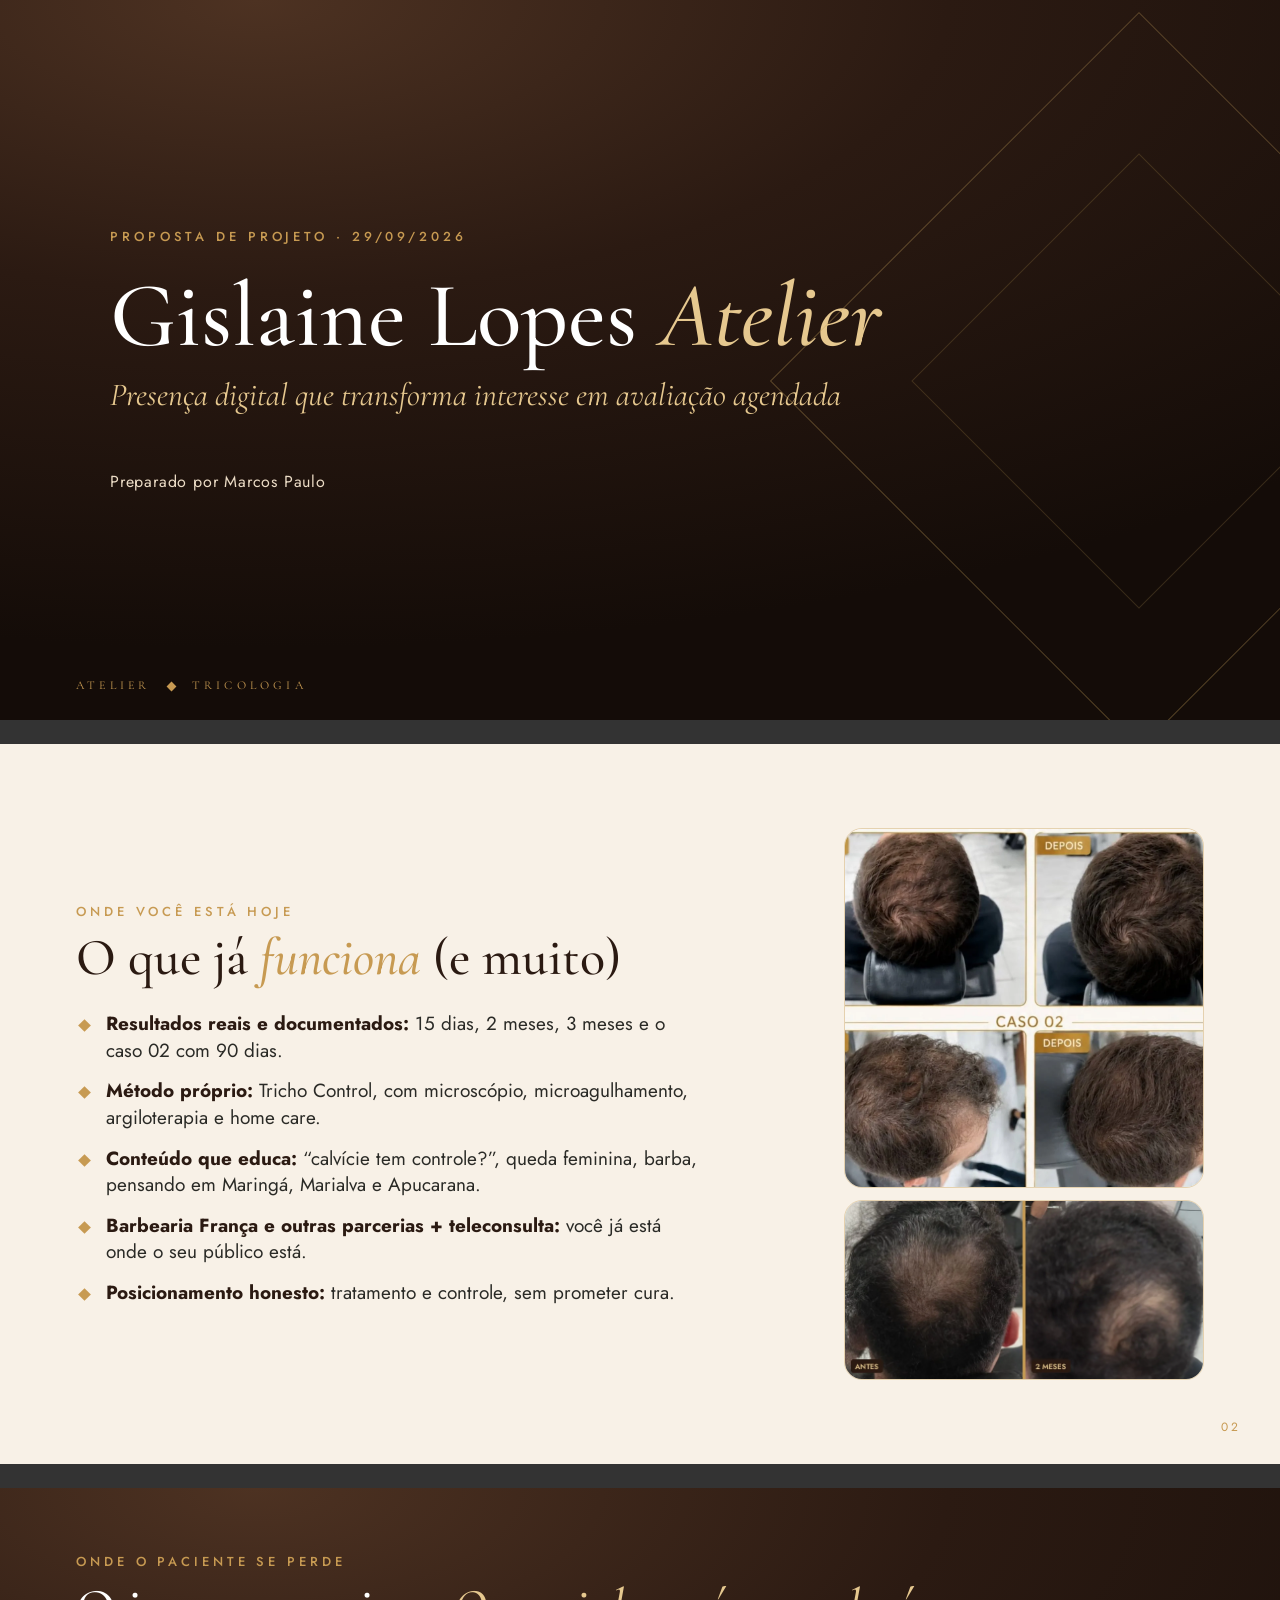
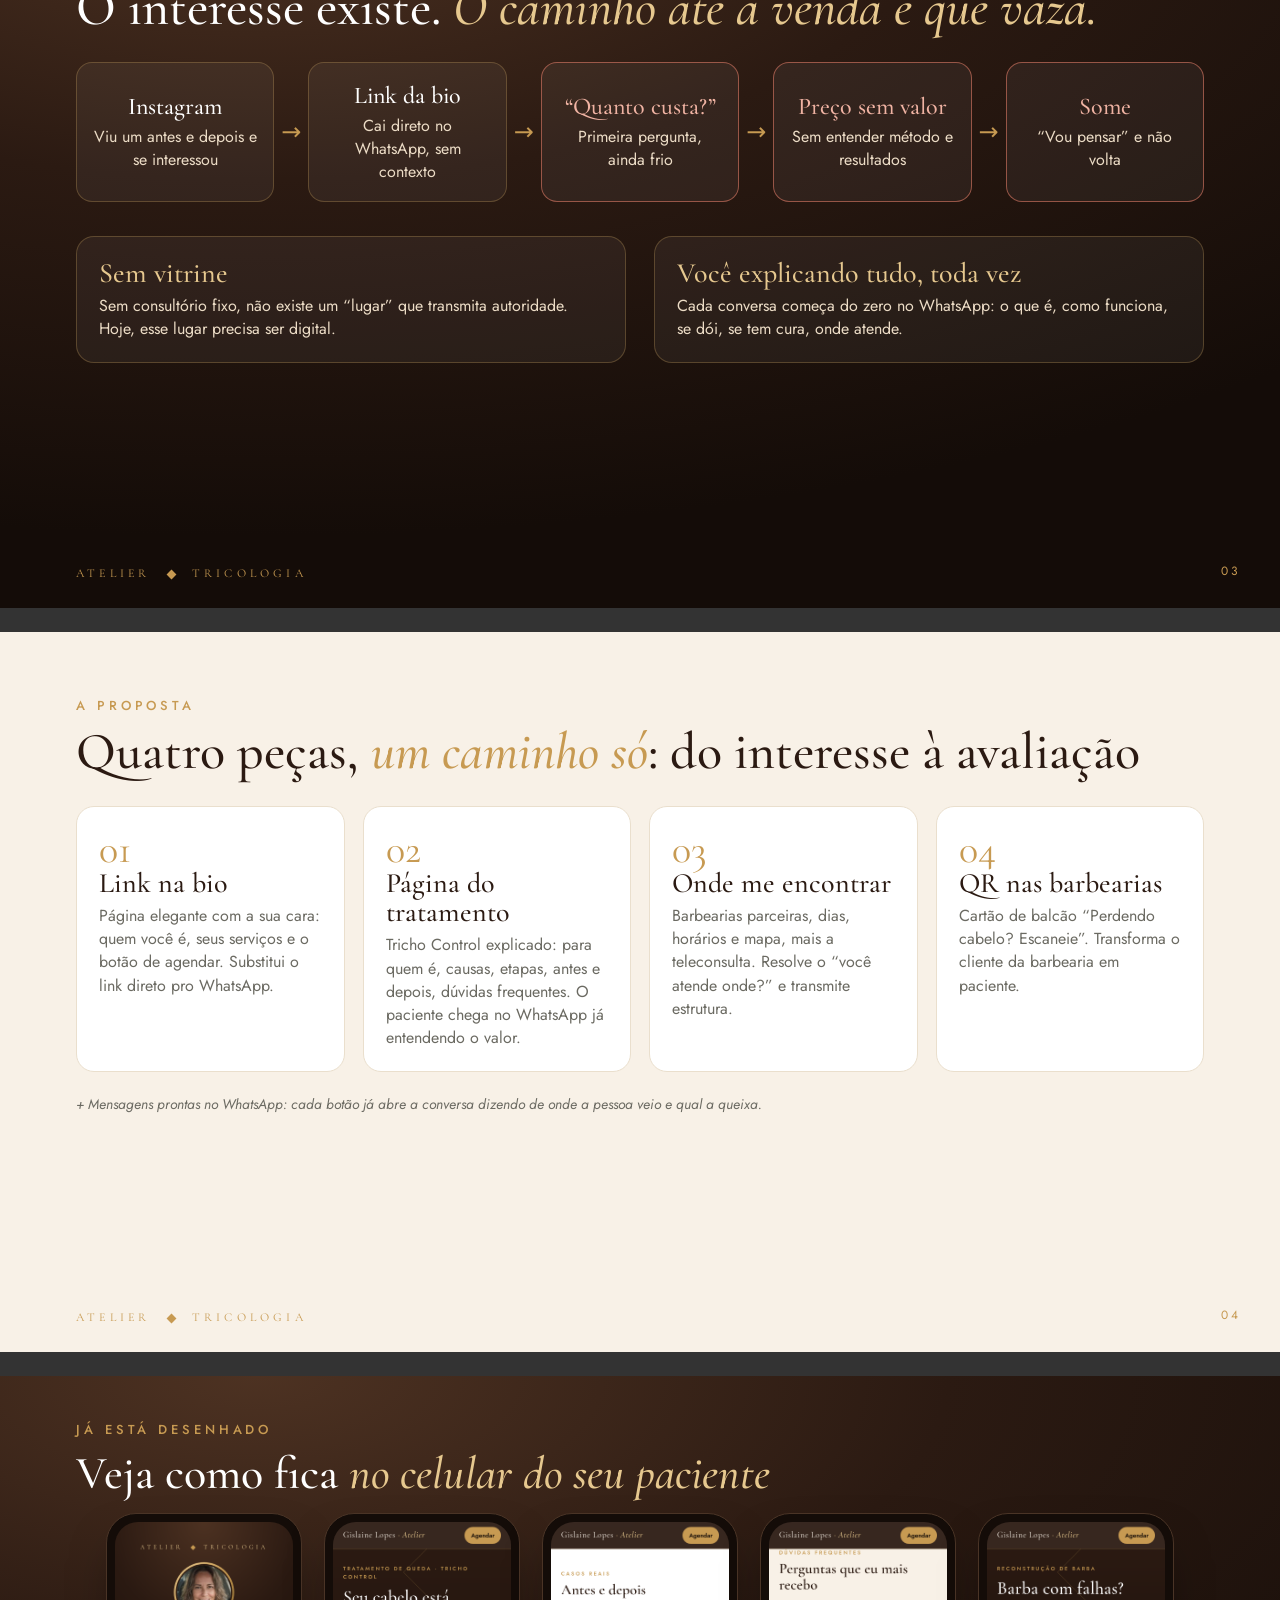
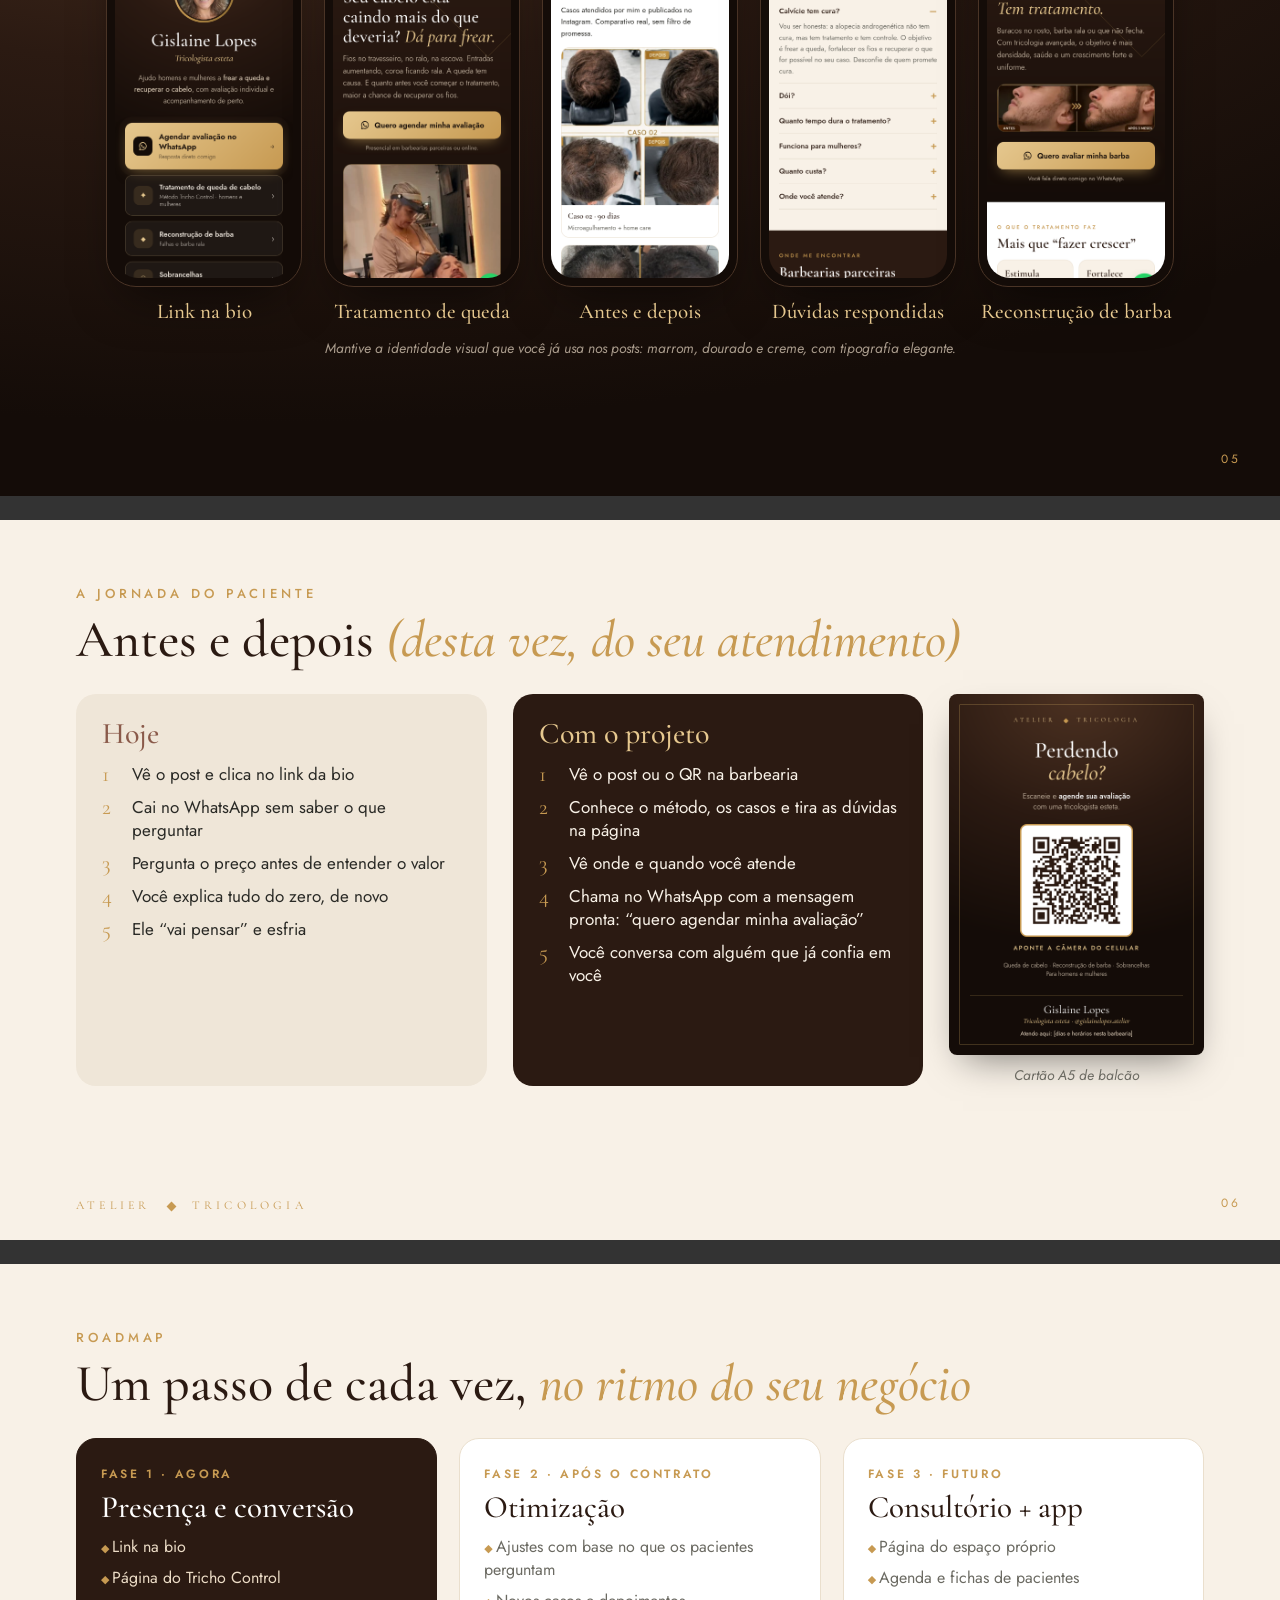
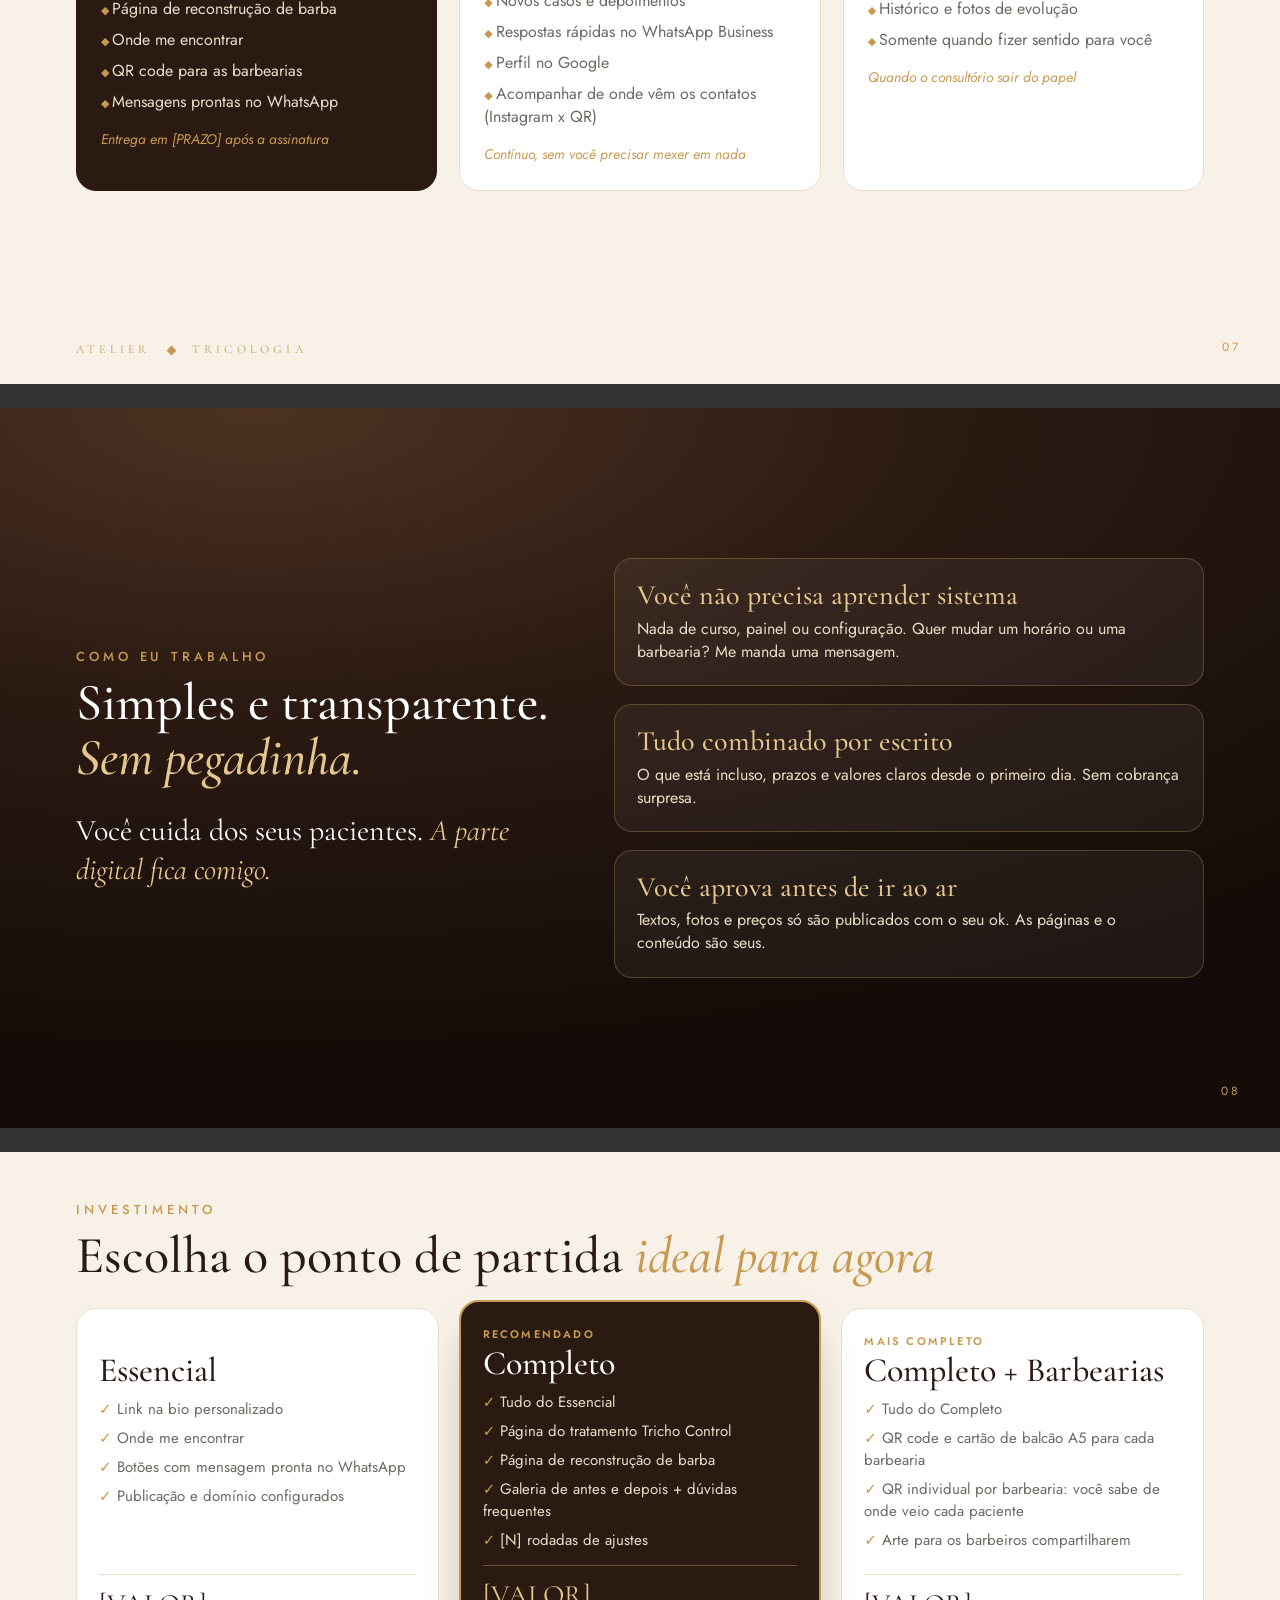
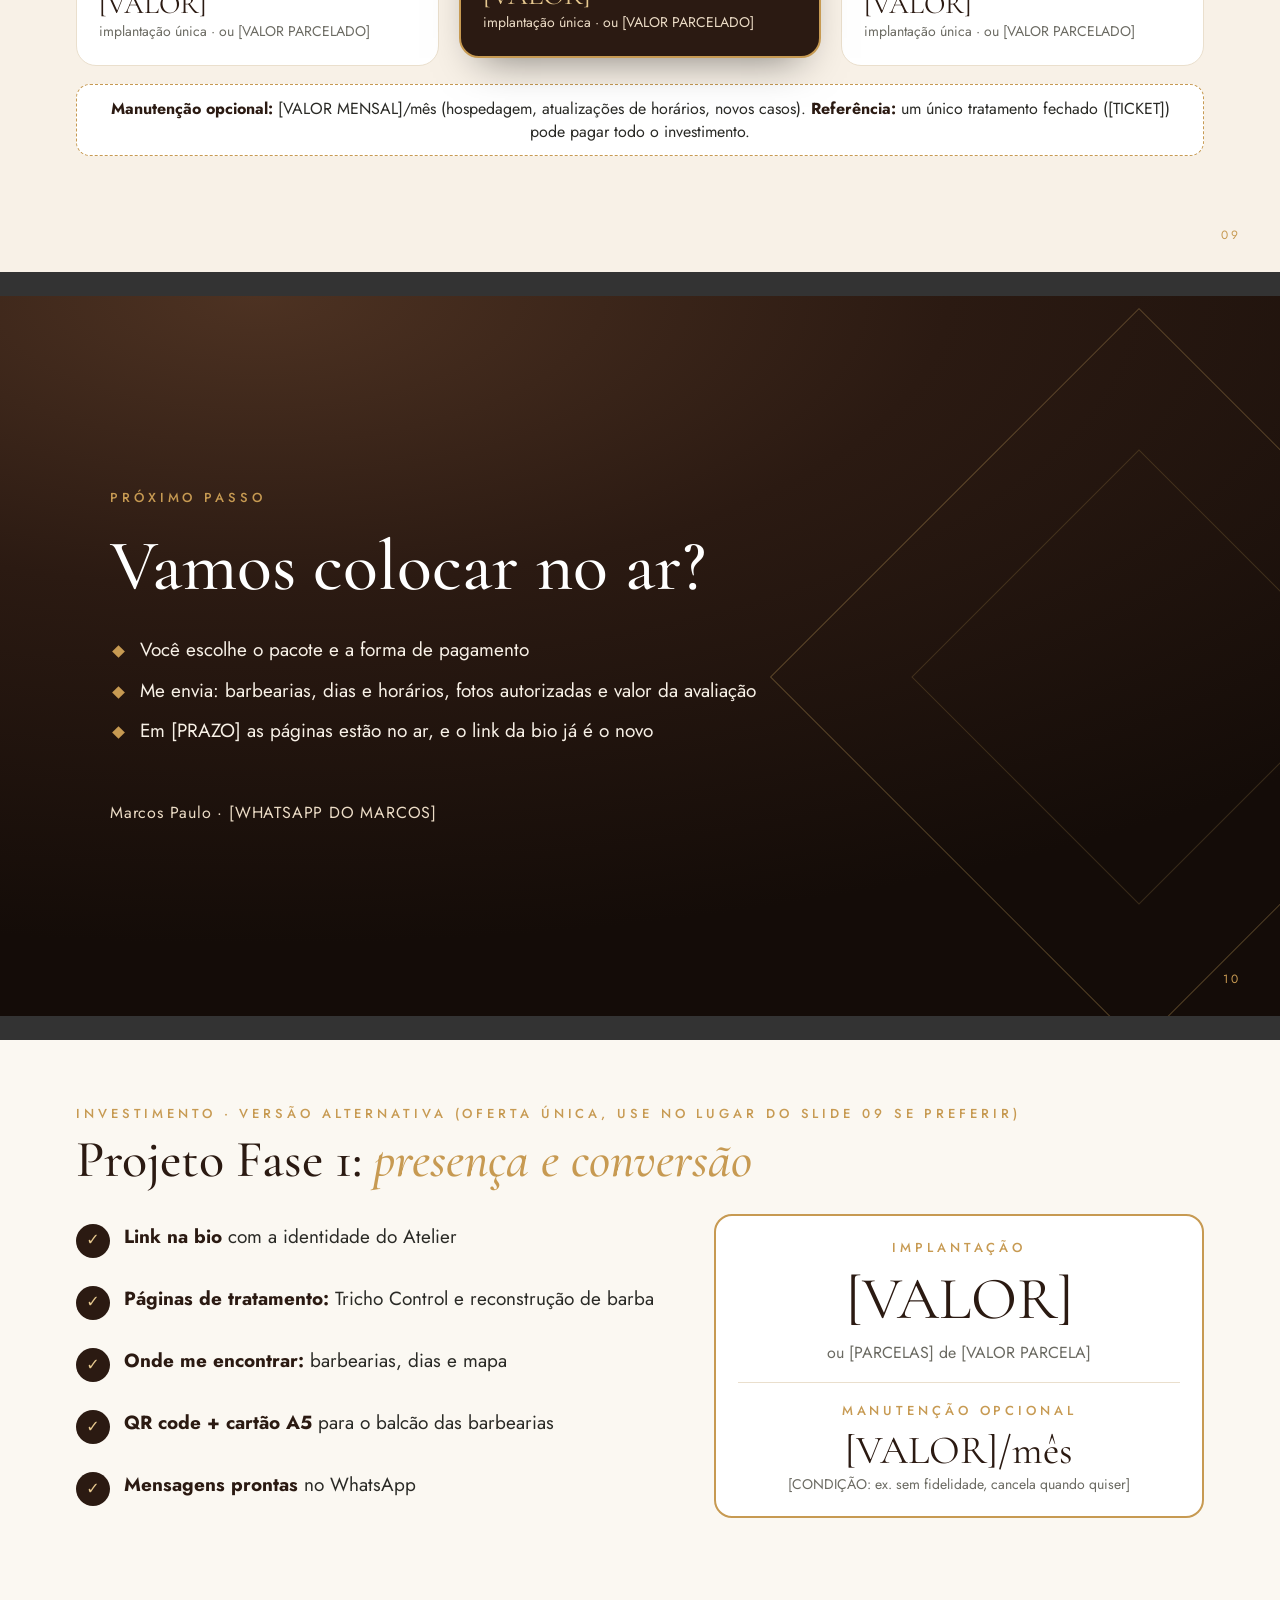
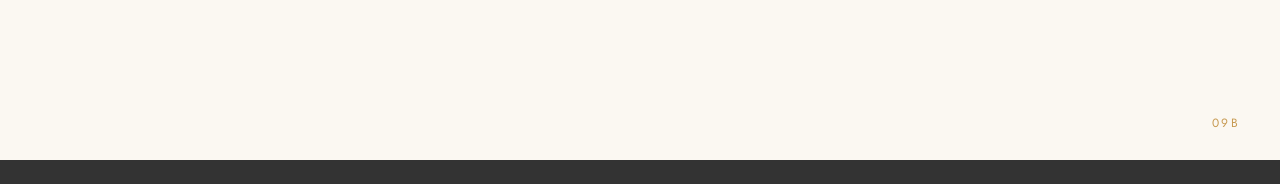
==== commit 5684b32e: "fix: corrige refs WebP (nomes restaurados) + QR novo + educativo" ====
--- a/apresentacao/index.html
+++ b/apresentacao/index.html
@@ -141,8 +141,8 @@
       </ul>
     </div>
     <div style="display:grid;gap:12px;width:360px;justify-self:end">
-      <div class="foto" style="height:360px"><img src="../images/.webp" alt="Caso 02"></div>
-      <div class="foto" style="height:180px"><img src="../images/.webp" alt="Tricho Control 2 meses"></div>
+      <div class="foto" style="height:360px"><img src="../images/antes-depois-01.webp" alt="Caso 02"></div>
+      <div class="foto" style="height:180px"><img src="../images/antes-depois-02.webp" alt="Tricho Control 2 meses"></div>
     </div>
   </div>
   <div class="num">02</div>
